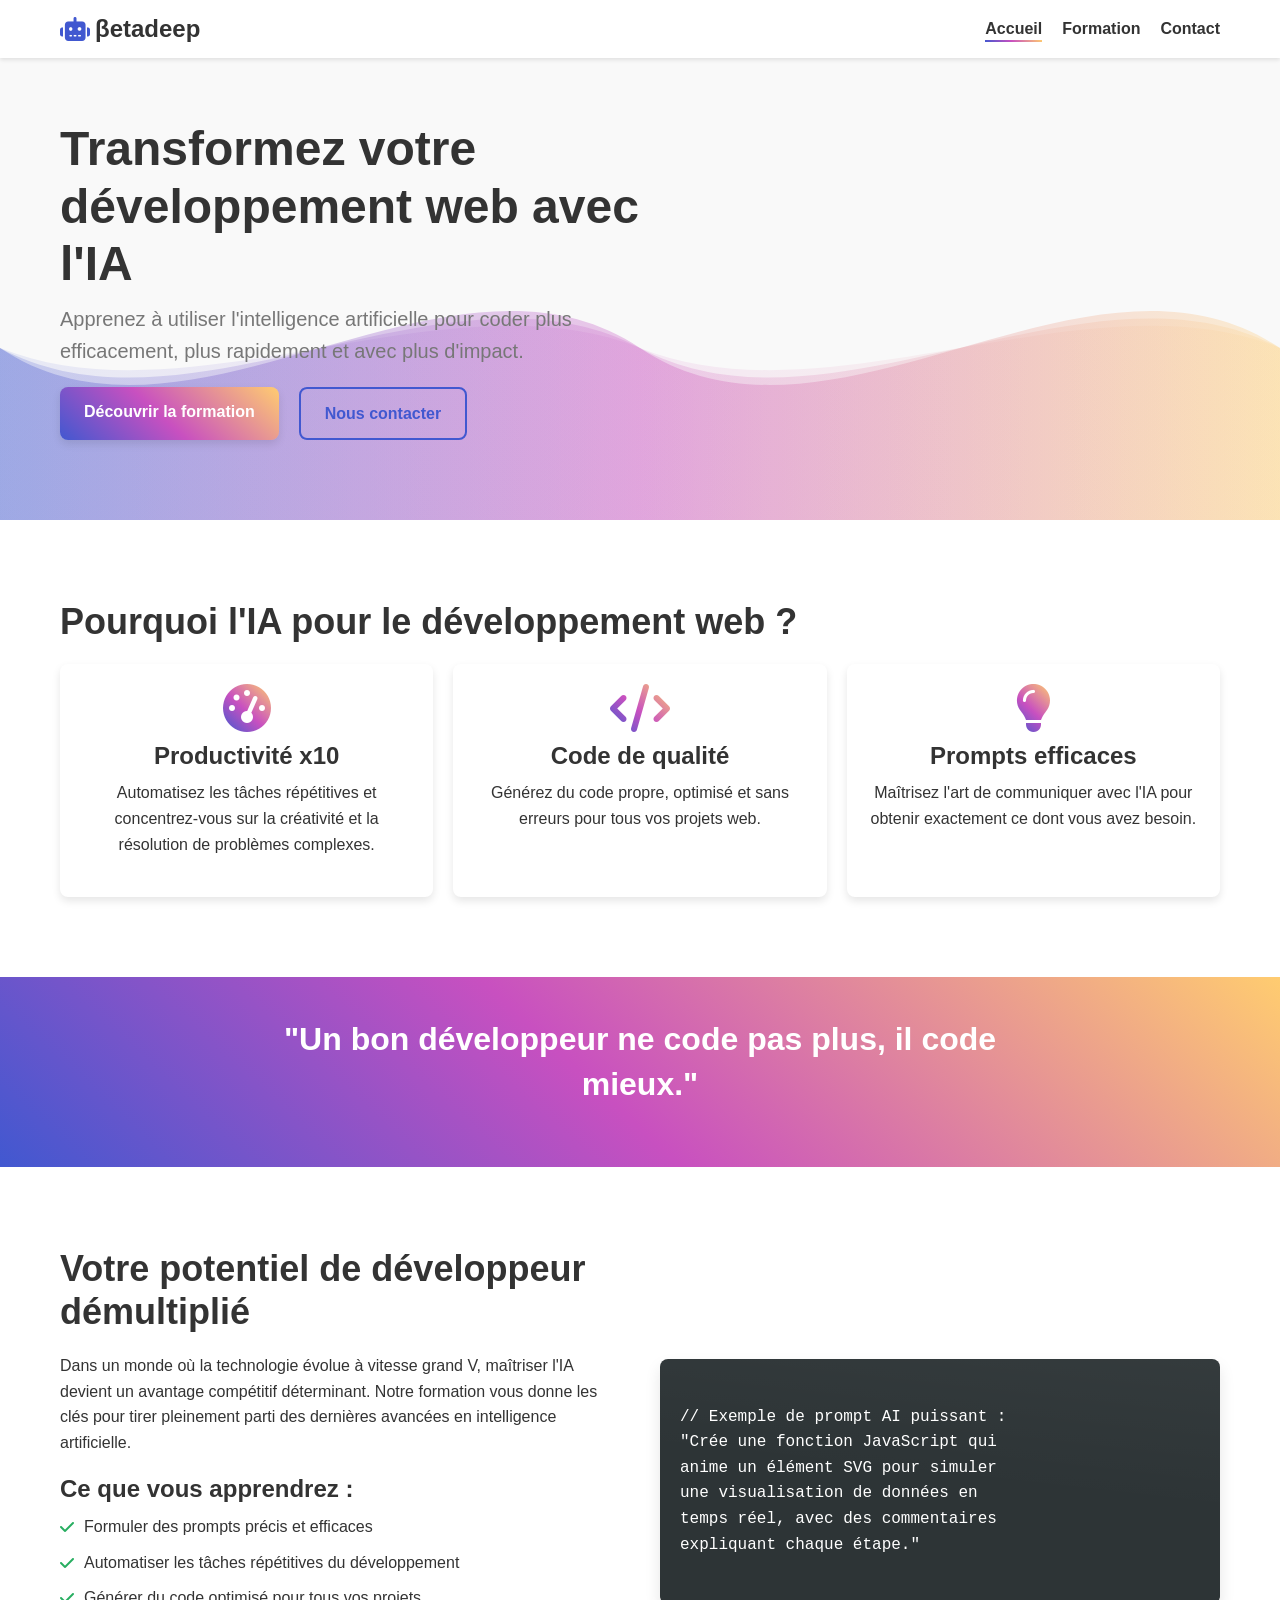
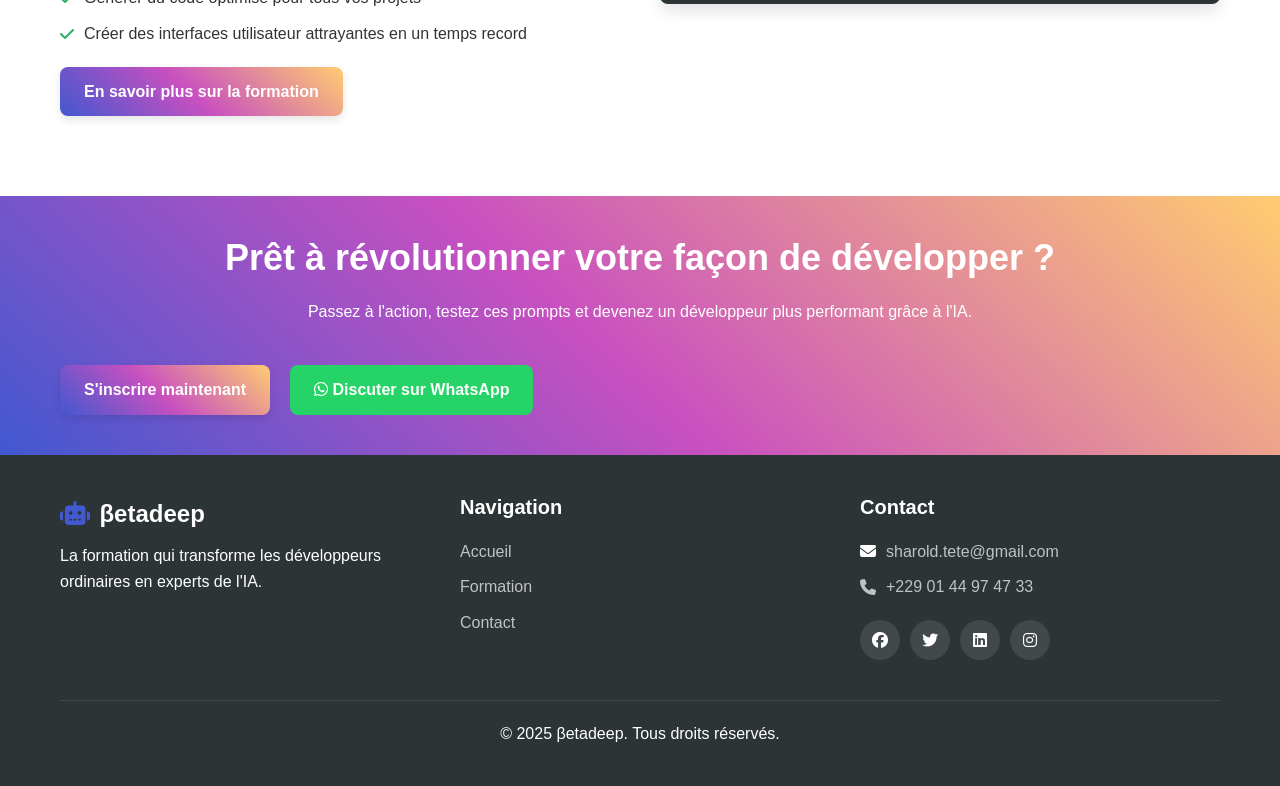
==== index.html @ 96880b49 "Add files via upload" ====
<html lang="fr">
<head>
    <meta charset="UTF-8">
    <meta name="viewport" content="width=device-width, initial-scale=1.0">
    <title>βetadeep - Formation Développeurs Web & IA</title>
    <link rel="stylesheet" href="style.css">
    <link rel="stylesheet" href="https://cdnjs.cloudflare.com/ajax/libs/font-awesome/6.4.0/css/all.min.css">
</head>
<body>
    <header>
        <div class="container">
            <div class="logo">
                <span class="ai-icon"><i class="fas fa-robot"></i></span>
                <span>βetadeep</span>
            </div>
            <nav>
                <ul>
                    <li><a href="index.html" class="active">Accueil</a></li>
                    <li><a href="formation.html">Formation</a></li>
                    <li><a href="contact.html">Contact</a></li>
                </ul>
                <div class="menu-toggle">
                    <i class="fas fa-bars"></i>
                </div>
            </nav>
        </div>
    </header>

    <section class="hero">
        <div class="container">
            <div class="hero-content">
                <h1>Transformez votre développement web avec l'IA</h1>
                <p class="subtitle">Apprenez à utiliser l'intelligence artificielle pour coder plus efficacement, plus rapidement et avec plus d'impact.</p>
                <div class="cta-buttons">
                    <a href="formation.html" class="btn primary-btn">Découvrir la formation</a>
                    <a href="contact.html" class="btn secondary-btn">Nous contacter</a>
                </div>
            </div>
        </div>
        <div class="hero-animation">
            <svg viewBox="0 0 1000 300" xmlns="http://www.w3.org/2000/svg">
                <defs>
                    <linearGradient id="gradient" x1="0%" y1="0%" x2="100%" y2="0%">
                        <stop offset="0%" stop-color="#4158D0" />
                        <stop offset="50%" stop-color="#C850C0" />
                        <stop offset="100%" stop-color="#FFCC70" />
                    </linearGradient>
                </defs>
                <path class="wave" d="M0,100 C150,200 350,0 500,100 C650,200 850,0 1000,100 L1000,300 L0,300 Z" fill="url(#gradient)" opacity="0.3"></path>
                <path class="wave" d="M0,100 C150,180 350,20 500,100 C650,180 850,20 1000,100 L1000,300 L0,300 Z" fill="url(#gradient)" opacity="0.2"></path>
                <path class="wave" d="M0,100 C150,160 350,40 500,100 C650,160 850,40 1000,100 L1000,300 L0,300 Z" fill="url(#gradient)" opacity="0.1"></path>
            </svg>
        </div>
    </section>

    <section class="benefits">
        <div class="container">
            <h2>Pourquoi l'IA pour le développement web ?</h2>
            <div class="benefits-grid">
                <div class="benefit-card">
                    <i class="fas fa-tachometer-alt"></i>
                    <h3>Productivité x10</h3>
                    <p>Automatisez les tâches répétitives et concentrez-vous sur la créativité et la résolution de problèmes complexes.</p>
                </div>
                <div class="benefit-card">
                    <i class="fas fa-code"></i>
                    <h3>Code de qualité</h3>
                    <p>Générez du code propre, optimisé et sans erreurs pour tous vos projets web.</p>
                </div>
                <div class="benefit-card">
                    <i class="fas fa-lightbulb"></i>
                    <h3>Prompts efficaces</h3>
                    <p>Maîtrisez l'art de communiquer avec l'IA pour obtenir exactement ce dont vous avez besoin.</p>
                </div>
            </div>
        </div>
    </section>

    <section class="quote">
        <div class="container">
            <blockquote>
                <p>"Un bon développeur ne code pas plus, il code mieux."</p>
            </blockquote>
        </div>
    </section>

    <section class="why-join">
        <div class="container">
            <div class="why-join-content">
                <h2>Votre potentiel de développeur démultiplié</h2>
                <p>Dans un monde où la technologie évolue à vitesse grand V, maîtriser l'IA devient un avantage compétitif déterminant. Notre formation vous donne les clés pour tirer pleinement parti des dernières avancées en intelligence artificielle.</p>
                <h3>Ce que vous apprendrez :</h3>
                <ul>
                    <li><i class="fas fa-check"></i> Formuler des prompts précis et efficaces</li>
                    <li><i class="fas fa-check"></i> Automatiser les tâches répétitives du développement</li>
                    <li><i class="fas fa-check"></i> Générer du code optimisé pour tous vos projets</li>
                    <li><i class="fas fa-check"></i> Créer des interfaces utilisateur attrayantes en un temps record</li>
                </ul>
                <a href="formation.html" class="btn primary-btn">En savoir plus sur la formation</a>
            </div>
            <div class="why-join-image">
                <div class="code-block">
                    <pre><code>
// Exemple de prompt AI puissant :
"Crée une fonction JavaScript qui 
anime un élément SVG pour simuler
une visualisation de données en 
temps réel, avec des commentaires
expliquant chaque étape."
                    </code></pre>
                </div>
            </div>
        </div>
    </section>

    <section class="cta-banner">
        <div class="container">
            <h2>Prêt à révolutionner votre façon de développer ?</h2>
            <p>Passez à l'action, testez ces prompts et devenez un développeur plus performant grâce à l'IA.</p>
            <div class="cta-buttons">
                <a href="contact.html" class="btn primary-btn">S'inscrire maintenant</a>
                <a href="https://wa.me/2290144974733" class="btn whatsapp-btn" target="_blank">
                    <i class="fab fa-whatsapp"></i> Discuter sur WhatsApp
                </a>
            </div>
            
        </div>
    </section>

    <footer>
        <div class="container">
            <div class="footer-content">
                <div class="footer-logo">
                    <span class="ai-icon"><i class="fas fa-robot"></i></span>
                    <span>βetadeep</span>
                    <p>La formation qui transforme les développeurs ordinaires en experts de l'IA.</p>
                </div>
                <div class="footer-links">
                    <h4>Navigation</h4>
                    <ul>
                        <li><a href="index.html">Accueil</a></li>
                        <li><a href="formation.html">Formation</a></li>
                        <li><a href="contact.html">Contact</a></li>
                    </ul>
                </div>
                <div class="footer-contact">
                    <h4>Contact</h4>
                    <p><i class="fas fa-envelope"></i> 
                        <a href="mailto:sharold.tete@gmail.com">sharold.tete@gmail.com</a>
                    </p>
                    <a href="tel:+2290144974733">
                        <p><i class="fas fa-phone"></i> +229 01 44 97 47 33</p>
                    </a>
                    <div class="social-icons">
                        <a href="#"><i class="fab fa-facebook"></i></a>
                        <a href="#"><i class="fab fa-twitter"></i></a>
                        <a href="#"><i class="fab fa-linkedin"></i></a>
                        <a href="#"><i class="fab fa-instagram"></i></a>
                    </div>
                </div>
                
            </div>
            <div class="footer-bottom">
                <p>&copy; 2025 βetadeep. Tous droits réservés.</p>
            </div>
        </div>
    </footer>

    <script data-cfasync="false" src="/cdn-cgi/scripts/5c5dd728/cloudflare-static/email-decode.min.js"></script><script src="script.js"></script>
</body>
</html>
---- style.css ----
/* Variables globales */
:root {
    /* Couleurs */
    --primary-color: #4158D0;
    --primary-light: #C850C0;
    --primary-gradient: linear-gradient(43deg, #4158D0 0%, #C850C0 46%, #FFCC70 100%);
    --secondary-color: #27ae60;
    --text-color: #333333;
    --text-light: #777777;
    --bg-color: #ffffff;
    --bg-light: #f9f9f9;
    --bg-dark: #2d3436;
    
    /* Espacement */
    --spacing-xs: 0.5rem;
    --spacing-sm: 1rem;
    --spacing-md: 2rem;
    --spacing-lg: 4rem;
    --spacing-xl: 8rem;
    
    /* Bordures */
    --border-radius-sm: 4px;
    --border-radius-md: 8px;
    --border-radius-lg: 16px;
    
    /* Ombres */
    --shadow-sm: 0 2px 4px rgba(0, 0, 0, 0.1);
    --shadow-md: 0 4px 8px rgba(0, 0, 0, 0.1);
    --shadow-lg: 0 8px 16px rgba(0, 0, 0, 0.1);
    
    /* Transitions */
    --transition-fast: 0.3s ease;
    --transition-normal: 0.5s ease;
    --transition-slow: 0.8s ease;
}

/* Reset et styles de base */
* {
    margin: 0;
    padding: 0;
    box-sizing: border-box;
}

html {
    font-size: 62.5%; /* 1rem = 10px */
    scroll-behavior: smooth;
}

body {
    font-family: 'Segoe UI', Tahoma, Geneva, Verdana, sans-serif;
    font-size: 1.6rem;
    line-height: 1.6;
    color: var(--text-color);
    background-color: var(--bg-color);
    overflow-x: hidden;
}

/* Container */
.container {
    width: 100%;
    max-width: 1200px;
    margin: 0 auto;
    padding: 0 var(--spacing-md);
}

/* Typographie */
h1, h2, h3, h4, h5, h6 {
    font-weight: 700;
    line-height: 1.2;
    margin-bottom: var(--spacing-sm);
    color: var(--text-color);
}

h1 {
    font-size: 4.8rem;
    margin-bottom: var(--spacing-md);
}

h2 {
    font-size: 3.6rem;
    margin-bottom: var(--spacing-md);
}

h3 {
    font-size: 2.4rem;
}

h4 {
    font-size: 2rem;
}

p {
    margin-bottom: var(--spacing-md);
}

a {
    color: var(--primary-color);
    text-decoration: none;
    transition: color var(--transition-fast);
}

a:hover {
    color: var(--primary-light);
}

/* Boutons */
.btn {
    display: inline-block;
    padding: 1.2rem 2.4rem;
    border-radius: var(--border-radius-md);
    font-weight: 600;
    text-align: center;
    cursor: pointer;
    transition: all var(--transition-fast);
    text-decoration: none;
    border: none;
    font-size: 1.6rem;
}

.primary-btn {
    background: var(--primary-gradient);
    color: white;
    box-shadow: var(--shadow-md);
}

.primary-btn:hover {
    box-shadow: var(--shadow-lg);
    transform: translateY(-3px);
    color: white;
}

.secondary-btn {
    background-color: transparent;
    border: 2px solid var(--primary-color);
    color: var(--primary-color);
}

.secondary-btn:hover {
    background-color: var(--primary-color);
    color: white;
}

.whatsapp-btn {
    background-color: #25D366;
    color: white;
}

.whatsapp-btn:hover {
    background-color: #128C7E;
    color: white;
}

.cta-buttons {
    display: flex;
    gap: var(--spacing-md);
    flex-wrap: wrap;
    margin-top: var(--spacing-md);
}

/* Header */
header {
    position: fixed;
    top: 0;
    left: 0;
    width: 100%;
    z-index: 1000;
    background-color: rgba(255, 255, 255, 0.9);
    backdrop-filter: blur(10px);
    box-shadow: var(--shadow-sm);
    transition: all var(--transition-normal);
}

header .container {
    display: flex;
    justify-content: space-between;
    align-items: center;
    padding: var(--spacing-sm) var(--spacing-md);
}

.logo {
    display: flex;
    align-items: center;
    font-size: 2.4rem;
    font-weight: 700;
    color: var(--text-color);
}

.ai-icon {
    margin-right: var(--spacing-xs);
    color: var(--primary-color);
}

nav ul {
    display: flex;
    list-style: none;
}

nav ul li {
    margin-left: var(--spacing-md);
}

nav ul li a {
    color: var(--text-color);
    font-weight: 600;
    position: relative;
    padding: var(--spacing-xs) 0;
}

nav ul li a:after {
    content: '';
    position: absolute;
    bottom: 0;
    left: 0;
    width: 0;
    height: 2px;
    background: var(--primary-gradient);
    transition: width var(--transition-fast);
}

nav ul li a:hover:after,
nav ul li a.active:after {
    width: 100%;
}

.menu-toggle {
    display: none;
    font-size: 2.4rem;
    cursor: pointer;
}

/* Hero Section */
.hero {
    position: relative;
    padding: calc(var(--spacing-xl) * 1.5) 0 var(--spacing-xl);
    overflow: hidden;
    background-color: var(--bg-light);
}

.hero-content {
    max-width: 600px;
    position: relative;
    z-index: 1;
}

.hero h1 {
    margin-bottom: var(--spacing-sm);
}

.subtitle {
    font-size: 2rem;
    color: var(--text-light);
    margin-bottom: var(--spacing-md);
}

.hero-animation {
    position: absolute;
    bottom: 0;
    left: 0;
    width: 100%;
    height: 300px;
    z-index: 0;
}

.wave {
    animation: wave 10s linear infinite;
}

@keyframes wave {
    0% {
        transform: translateX(0);
    }
    50% {
        transform: translateX(-5%);
    }
    100% {
        transform: translateX(0);
    }
}

/* Sections générales */
section {
    padding: var(--spacing-xl) 0;
}

section:nth-child(even) {
    background-color: var(--bg-light);
}

.section-intro {
    text-align: center;
    max-width: 800px;
    margin: 0 auto var(--spacing-lg);
}

/* Benefits Section */
.benefits-grid {
    display: grid;
    grid-template-columns: repeat(auto-fit, minmax(300px, 1fr));
    gap: var(--spacing-md);
}

.benefit-card {
    background-color: white;
    padding: var(--spacing-md);
    border-radius: var(--border-radius-md);
    box-shadow: var(--shadow-md);
    transition: transform var(--transition-fast);
    text-align: center;
}

.benefit-card:hover {
    transform: translateY(-5px);
    box-shadow: var(--shadow-lg);
}

.benefit-card i {
    font-size: 4.8rem;
    margin-bottom: var(--spacing-sm);
    background: var(--primary-gradient);
    -webkit-background-clip: text;
    -webkit-text-fill-color: transparent;
}

/* Quote Section */
.quote {
    background: var(--primary-gradient);
    color: white;
    text-align: center;
    padding: var(--spacing-lg) 0;
}

.quote blockquote {
    font-size: 3.2rem;
    font-weight: 700;
    line-height: 1.4;
    max-width: 800px;
    margin: 0 auto;
}

/* Why Join Section */
.why-join .container {
    display: grid;
    grid-template-columns: 1fr 1fr;
    gap: var(--spacing-lg);
    align-items: center;
}

.why-join-content h2 {
    margin-bottom: var(--spacing-md);
}

.why-join-content ul {
    list-style: none;
    margin-bottom: var(--spacing-md);
}

.why-join-content ul li {
    margin-bottom: var(--spacing-sm);
    display: flex;
    align-items: center;
}

.why-join-content ul li i {
    margin-right: var(--spacing-sm);
    color: var(--secondary-color);
}

.code-block {
    background-color: var(--bg-dark);
    border-radius: var(--border-radius-md);
    padding: var(--spacing-md);
    color: white;
    font-family: monospace;
    box-shadow: var(--shadow-lg);
    position: relative;
    overflow: hidden;
}

.code-block:before {
    content: '';
    position: absolute;
    top: -50%;
    left: -50%;
    width: 200%;
    height: 200%;
    background: linear-gradient(
        to bottom right,
        rgba(255, 255, 255, 0.1) 0%,
        rgba(255, 255, 255, 0.05) 25%,
        transparent 50%
    );
    transform: rotate(30deg);
    pointer-events: none;
}

.code-block pre {
    overflow-x: auto;
}

.code-block code {
    display: block;
    line-height: 1.6;
    white-space: pre-wrap;
}

/* CTA Banner */
.cta-banner {
    background: var(--primary-gradient);
    color: white;
    text-align: center;
    padding: var(--spacing-lg) 0;
}

.cta-banner h2,
.cta-banner p {
    color: white;
}

.cta-banner .btn {
    margin-top: var(--spacing-md);
}

.pulse-btn {
    animation: pulse 2s infinite;
}

@keyframes pulse {
    0% {
        box-shadow: 0 0 0 0 rgba(255, 255, 255, 0.7);
    }
    70% {
        box-shadow: 0 0 0 15px rgba(255, 255, 255, 0);
    }
    100% {
        box-shadow: 0 0 0 0 rgba(255, 255, 255, 0);
    }
}

/* Footer */
footer {
    background-color: var(--bg-dark);
    color: white;
    padding: var(--spacing-lg) 0 var(--spacing-md);
}

.footer-content {
    display: grid;
    grid-template-columns: repeat(auto-fit, minmax(250px, 1fr));
    gap: var(--spacing-lg);
    margin-bottom: var(--spacing-lg);
}

.footer-logo span {
    font-size: 2.4rem;
    font-weight: 700;
    margin-bottom: var(--spacing-sm);
    display: inline-block;
}

.footer-links h4,
.footer-contact h4 {
    color: white;
    margin-bottom: var(--spacing-md);
}

.footer-links ul {
    list-style: none;
}

.footer-links ul li {
    margin-bottom: var(--spacing-sm);
}

.footer-links ul li a,
.footer-contact a {
    color: rgba(255, 255, 255, 0.7);
    transition: color var(--transition-fast);
}

.footer-links ul li a:hover,
.footer-contact a:hover {
    color: white;
}

.footer-contact p {
    margin-bottom: var(--spacing-sm);
    display: flex;
    align-items: center;
}

.footer-contact p i {
    margin-right: var(--spacing-sm);
}

.social-icons {
    display: flex;
    gap: var(--spacing-sm);
    margin-top: var(--spacing-md);
}

.social-icons a {
    display: flex;
    align-items: center;
    justify-content: center;
    width: 40px;
    height: 40px;
    border-radius: 50%;
    background-color: rgba(255, 255, 255, 0.1);
    color: white;
    transition: all var(--transition-fast);
}

.social-icons a:hover {
    background-color: var(--primary-color);
    transform: translateY(-3px);
}

.footer-bottom {
    text-align: center;
    padding-top: var(--spacing-md);
    border-top: 1px solid rgba(255, 255, 255, 0.1);
}

/* Page Header */
.page-header {
    background: var(--primary-gradient);
    color: white;
    text-align: center;
    padding: calc(var(--spacing-xl) * 1.5) 0 var(--spacing-lg);
    margin-bottom: var(--spacing-md);
}

.page-header h1,
.page-header p {
    color: white;
}

/* Formation Page Styles */
.formation-overview .container {
    display: grid;
    grid-template-columns: 1fr 1fr;
    gap: var(--spacing-lg);
    align-items: center;
}

.overview-stats {
    display: flex;
    justify-content: space-between;
    margin-top: var(--spacing-lg);
}

.stat {
    text-align: center;
}

.stat-number {
    font-size: 4.8rem;
    font-weight: 700;
    background: var(--primary-gradient);
    -webkit-background-clip: text;
    -webkit-text-fill-color: transparent;
    line-height: 1;
}

.stat-text {
    font-size: 1.6rem;
    color: var(--text-light);
}

.code-window {
    background-color: var(--bg-dark);
    border-radius: var(--border-radius-md);
    overflow: hidden;
    box-shadow: var(--shadow-lg);
}

.code-header {
    background-color: #2c3e50;
    padding: var(--spacing-sm);
    display: flex;
    align-items: center;
}

.dot {
    width: 12px;
    height: 12px;
    border-radius: 50%;
    margin-right: 6px;
}

.red { background-color: #e74c3c; }
.yellow { background-color: #f1c40f; }
.green { background-color: #2ecc71; }

.code-title {
    margin-left: var(--spacing-sm);
    color: rgba(255, 255, 255, 0.7);
    font-family: monospace;
}

.code-content {
    padding: var(--spacing-md);
}

.code-content pre {
    margin: 0;
}

.code-content code {
    color: white;
    font-family: monospace;
    line-height: 1.6;
}

/* Modules Section */
.modules-grid {
    display: grid;
    grid-template-columns: repeat(auto-fit, minmax(300px, 1fr));
    gap: var(--spacing-md);
}

.module-card {
    background-color: white;
    border-radius: var(--border-radius-md);
    padding: var(--spacing-md);
    box-shadow: var(--shadow-md);
    position: relative;
    transition: transform var(--transition-fast);
    overflow: hidden;
}

.module-card:hover {
    transform: translateY(-5px);
    box-shadow: var(--shadow-lg);
}

.module-number {
    position: absolute;
    top: -15px;
    right: -15px;
    font-size: 8rem;
    font-weight: 900;
    color: rgba(0, 0, 0, 0.05);
    z-index: 0;
}

.module-card h3 {
    position: relative;
    z-index: 1;
}

.module-card p {
    position: relative;
    z-index: 1;
    margin-bottom: 0;
}

.see-more {
    text-align: center;
    margin-top: var(--spacing-md);
}

/* Prompts Tabs */
.prompts-tabs {
    margin-top: var(--spacing-lg);
}

.tabs-header {
    display: flex;
    border-bottom: 1px solid #ddd;
    margin-bottom: var(--spacing-md);
    overflow-x: auto;
    scrollbar-width: none;
}

.tabs-header::-webkit-scrollbar {
    display: none;
}

.tab-btn {
    padding: var(--spacing-sm) var(--spacing-md);
    background: none;
    border: none;
    font-size: 1.6rem;
    font-weight: 600;
    color: var(--text-light);
    cursor: pointer;
    position: relative;
    white-space: nowrap;
}

.tab-btn:after {
    content: '';
    position: absolute;
    bottom: -1px;
    left: 0;
    width: 0;
    height: 3px;
    background: var(--primary-gradient);
    transition: width var(--transition-fast);
}

.tab-btn.active {
    color: var(--primary-color);
}

.tab-btn.active:after {
    width: 100%;
}

.tab-pane {
    display: none;
}

.tab-pane.active {
    display: block;
}

.prompts-list {
    display: grid;
    grid-template-columns: repeat(auto-fit, minmax(300px, 1fr));
    gap: var(--spacing-md);
}

.prompt-item {
    background-color: white;
    border-radius: var(--border-radius-md);
    padding: var(--spacing-md);
    box-shadow: var(--shadow-md);
    transition: transform var(--transition-fast);
    display: flex;
    align-items: flex-start;
}

.prompt-item:hover {
    transform: translateY(-3px);
    box-shadow: var(--shadow-lg);
}

.prompt-number {
    font-size: 2.4rem;
    font-weight: 700;
    margin-right: var(--spacing-sm);
    color: var(--primary-color);
}

.prompt-item p {
    margin-bottom: 0;
}

.prompts-cta {
    text-align: center;
    margin-top: var(--spacing-lg);
}

/* Testimonials */
.testimonials {
    text-align: center;
}

.testimonials-slider {
    position: relative;
    max-width: 800px;
    margin: 0 auto;
    overflow: hidden;
}

.testimonial-card {
    position: absolute;
    top: 0;
    left: 0;
    width: 100%;
    opacity: 0;
    visibility: hidden;
    transition: all var(--transition-normal);
    padding: var(--spacing-md);
}

.testimonial-card.active {
    opacity: 1;
    visibility: visible;
    position: relative;
}

.testimonial-content {
    background-color: white;
    border-radius: var(--border-radius-lg);
    padding: var(--spacing-lg);
    box-shadow: var(--shadow-lg);
}

.testimonial-quote {
    position: relative;
    margin-bottom: var(--spacing-md);
}

.testimonial-quote i {
    color: var(--primary-light);
    opacity: 0.3;
    font-size: 2.4rem;
}

.testimonial-quote i.fa-quote-left {
    position: absolute;
    left: -20px;
    top: -10px;
}

.testimonial-quote i.fa-quote-right {
    position: absolute;
    right: -20px;
    bottom: -10px;
}

.testimonial-author {
    display: flex;
    align-items: center;
    justify-content: center;
    margin-top: var(--spacing-md);
}

.author-avatar {
    width: 60px;
    height: 60px;
    margin-right: var(--spacing-sm);
    border-radius: 50%;
    overflow: hidden;
}

.author-avatar svg {
    width: 100%;
    height: 100%;
}

.author-info h4 {
    margin-bottom: 0;
}

.author-info p {
    margin-bottom: 0;
    color: var(--text-light);
}

.testimonial-dots {
    display: flex;
    justify-content: center;
    margin-top: var(--spacing-md);
}

.dot {
    width: 12px;
    height: 12px;
    border-radius: 50%;
    background-color: var(--text-light);
    margin: 0 4px;
    cursor: pointer;
    transition: all var(--transition-fast);
}

.dot.active {
    background-color: var(--primary-color);
    transform: scale(1.3);
}

/* Contact Page Styles */
.contact-grid {
    display: grid;
    grid-template-columns: 3fr 2fr;
    gap: var(--spacing-lg);
}

.contact-form-container {
    background-color: white;
    border-radius: var(--border-radius-md);
    padding: var(--spacing-lg);
    box-shadow: var(--shadow-md);
}

.contact-form {
    margin-top: var(--spacing-md);
}

.form-group {
    margin-bottom: var(--spacing-md);
}

.form-group label {
    display: block;
    margin-bottom: var(--spacing-xs);
    font-weight: 600;
}

.form-group input,
.form-group select,
.form-group textarea {
    width: 100%;
    padding: 1.2rem;
    border: 1px solid #ddd;
    border-radius: var(--border-radius-sm);
    font-size: 1.6rem;
    transition: border-color var(--transition-fast);
}

.form-group input:focus,
.form-group select:focus,
.form-group textarea:focus {
    border-color: var(--primary-color);
    outline: none;
}

.form-success {
    text-align: center;
    padding: var(--spacing-lg);
}

.form-success i {
    font-size: 5rem;
    color: var(--secondary-color);
    margin-bottom: var(--spacing-md);
}

.hidden {
    display: none;
}

.contact-info {
    display: grid;
    grid-template-columns: 1fr;
    gap: var(--spacing-md);
}

.contact-card {
    background-color: white;
    border-radius: var(--border-radius-md);
    padding: var(--spacing-md);
    box-shadow: var(--shadow-md);
    text-align: center;
}

.contact-icon {
    width: 60px;
    height: 60px;
    background: var(--primary-gradient);
    border-radius: 50%;
    display: flex;
    align-items: center;
    justify-content: center;
    margin: 0 auto var(--spacing-sm);
}

.contact-icon i {
    font-size: 2.4rem;
    color: white;
}

.contact-card h3 {
    margin-bottom: var(--spacing-xs);
}

.contact-card p {
    color: var(--text-light);
    margin-bottom: var(--spacing-sm);
}

.contact-card a {
    font-weight: 600;
    display: inline-block;
}

.whatsapp-contact {
    background-color: #25D366;
    color: white;
}

.whatsapp-contact h3,
.whatsapp-contact p {
    color: white;
}

.whatsapp-button {
    display: inline-block;
    background-color: white;
    color: #25D366;
    padding: var(--spacing-sm) var(--spacing-md);
    border-radius: var(--border-radius-md);
    font-weight: 600;
    transition: all var(--transition-fast);
}

.whatsapp-button:hover {
    background-color: rgba(255, 255, 255, 0.9);
    transform: translateY(-3px);
    box-shadow: var(--shadow-md);
    color: #25D366;
}

.newsletter-signup {
    background: var(--primary-gradient);
    border-radius: var(--border-radius-md);
    padding: var(--spacing-md);
    color: white;
    text-align: center;
}

.newsletter-signup h3,
.newsletter-signup p {
    color: white;
}

.newsletter-form {
    display: flex;
    margin-top: var(--spacing-md);
}

.newsletter-form input {
    flex: 1;
    padding: 1.2rem;
    border: none;
    border-radius: var(--border-radius-sm) 0 0 var(--border-radius-sm);
    font-size: 1.6rem;
}

.newsletter-form button {
    background-color: white;
    color: var(--primary-color);
    border-radius: 0 var(--border-radius-sm) var(--border-radius-sm) 0;
    border: none;
    padding: 0 1.5rem;
    cursor: pointer;
    transition: all var(--transition-fast);
}

.newsletter-form button:hover {
    background-color: var(--bg-dark);
    color: white;
}

/* FAQ Section */
.faq {
    max-width: 800px;
    margin: 0 auto;
}

.faq-item {
    margin-bottom: var(--spacing-md);
    border-bottom: 1px solid #ddd;
}

.faq-question {
    display: flex;
    justify-content: space-between;
    align-items: center;
    padding: var(--spacing-md) 0;
    cursor: pointer;
}

.faq-question h3 {
    margin-bottom: 0;
    font-size: 2rem;
}

.faq-toggle {
    color: var(--primary-color);
    transition: transform var(--transition-fast);
}

.faq-item.active .faq-toggle {
    transform: rotate(45deg);
}

.faq-answer {
    max-height: 0;
    overflow: hidden;
    transition: max-height var(--transition-normal);
}

.faq-item.active .faq-answer {
    max-height: 500px;
    padding-bottom: var(--spacing-md);
}

/* Media Queries */
@media (max-width: 992px) {
    html {
        font-size: 55%;
    }
    
    .hero, .formation-overview, .why-join {
        text-align: center;
    }
    
    .hero .container, .formation-overview .container, .why-join .container {
        grid-template-columns: 1fr;
    }
    
    .overview-stats, .why-join-content ul {
        justify-content: center;
    }
    
    .code-block, .code-window {
        max-width: 500px;
        margin: var(--spacing-md) auto 0;
    }
    
    .contact-grid {
        grid-template-columns: 1fr;
    }
}

@media (max-width: 768px) {
    nav ul {
        display: none;
        position: absolute;
        top: 100%;
        left: 0;
        width: 100%;
        background-color: var(--bg-color);
        box-shadow: var(--shadow-md);
        padding: var(--spacing-md) 0;
    }
    
    nav.active ul {
        display: block;
    }
    
    nav ul li {
        margin: 0;
    }
    
    nav ul li a {
        display: block;
        padding: var(--spacing-sm) var(--spacing-md);
    }
    
    .menu-toggle {
        display: block;
    }
    
    .cta-buttons {
        flex-direction: column;
        align-items: center;
    }
    
    .btn {
        width: 100%;
        max-width: 300px;
        margin-bottom: var(--spacing-sm);
    }
    
    .modules-grid, .prompts-list {
        grid-template-columns: 1fr;
    }
    
    .tabs-header {
        justify-content: flex-start;
    }
}

@media (max-width: 576px) {
    html {
        font-size: 50%;
    }
    
    .logo span:not(.ai-icon) {
        display: none;
    }
    
    .testimonial-content {
        padding: var(--spacing-md);
    }
    
    .author-avatar {
        width: 40px;
        height: 40px;
    }
    
    .newsletter-form {
        flex-direction: column;
    }
    
    .newsletter-form input, .newsletter-form button {
        width: 100%;
        border-radius: var(--border-radius-sm);
        margin-bottom: var(--spacing-sm);
    }
}
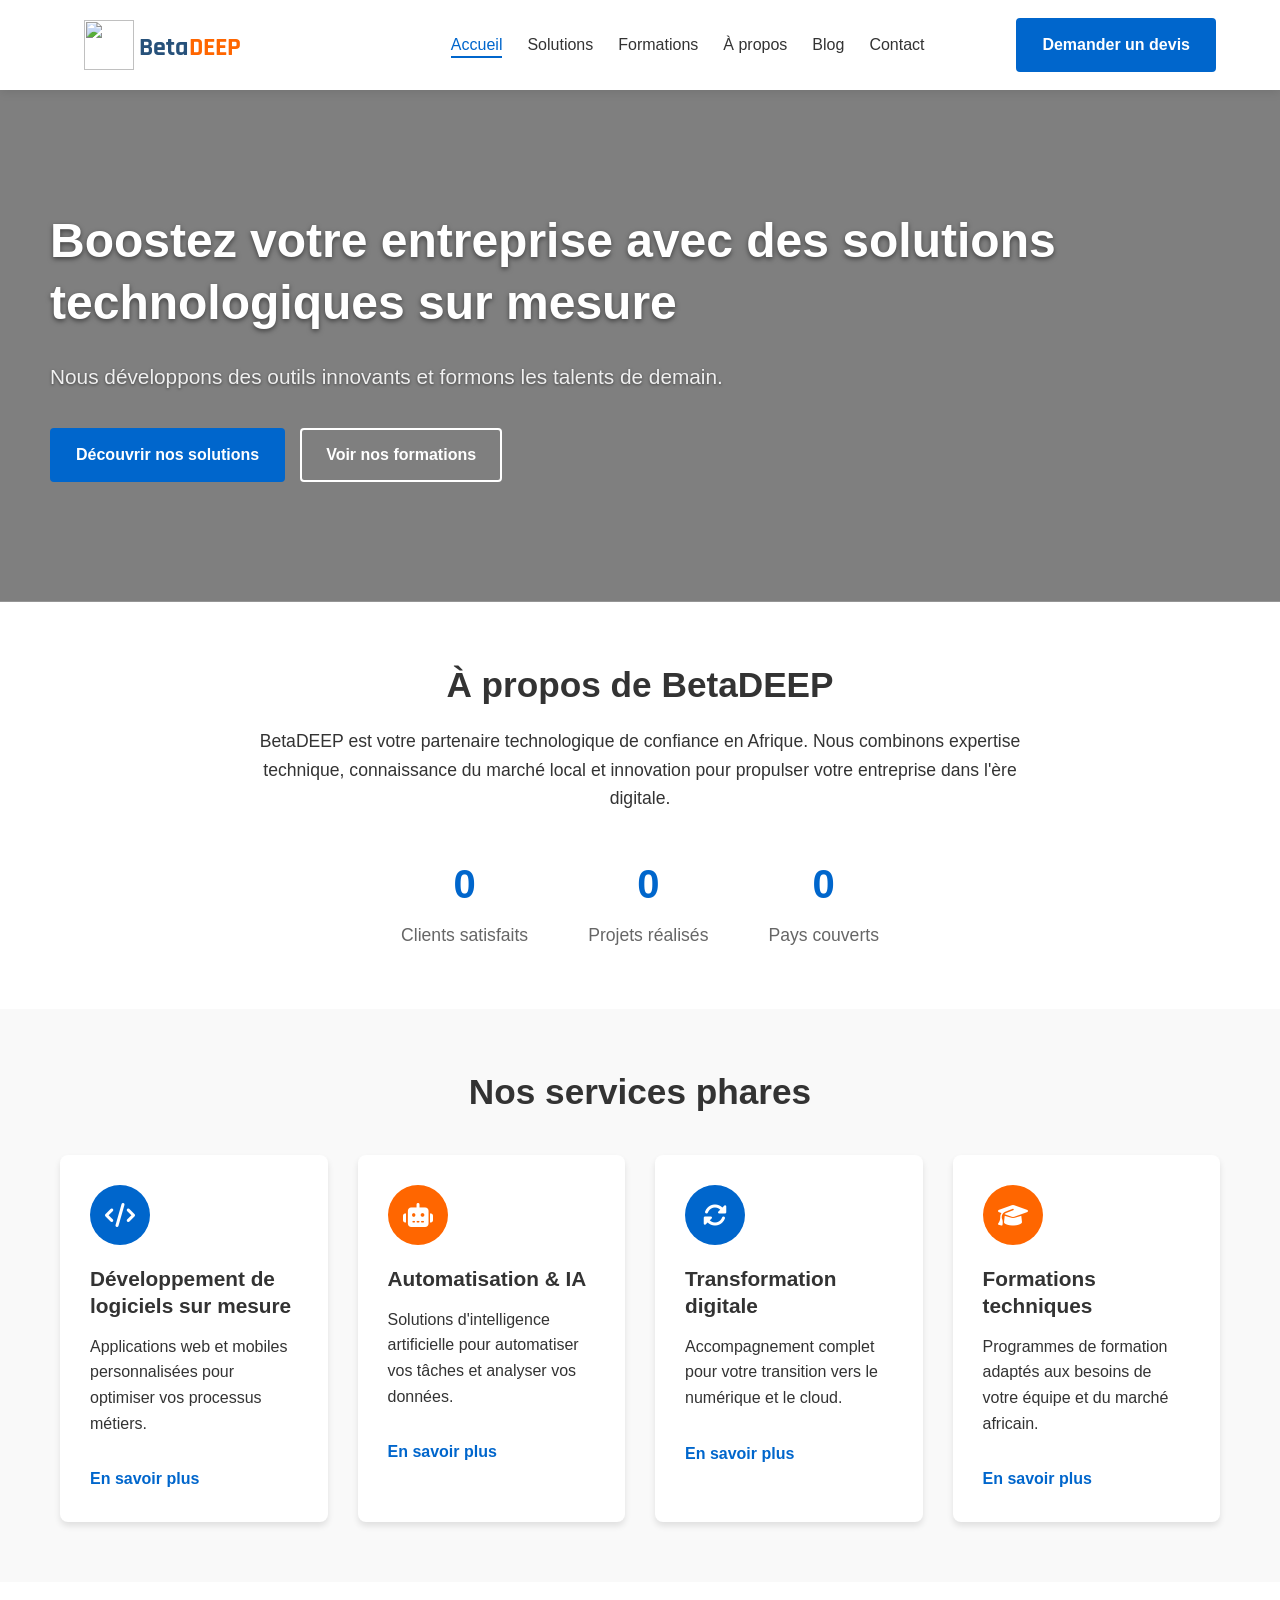
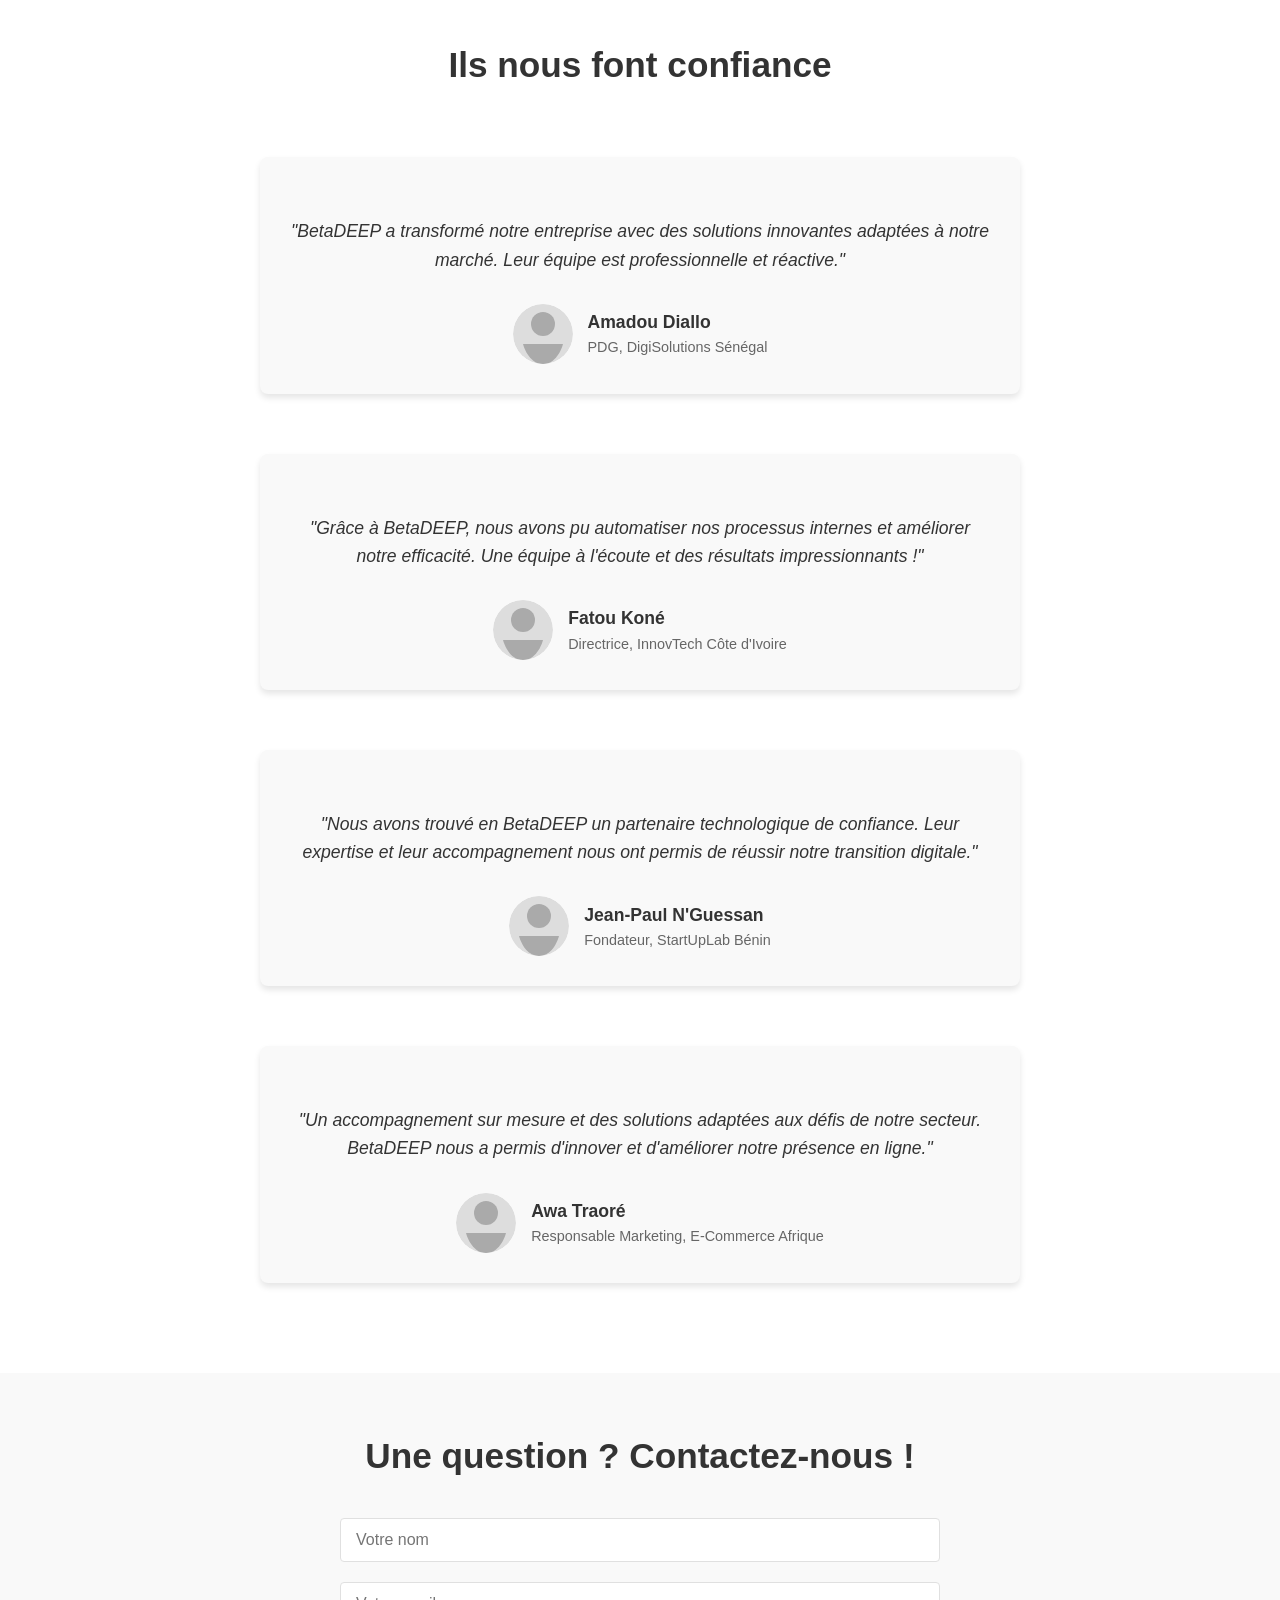
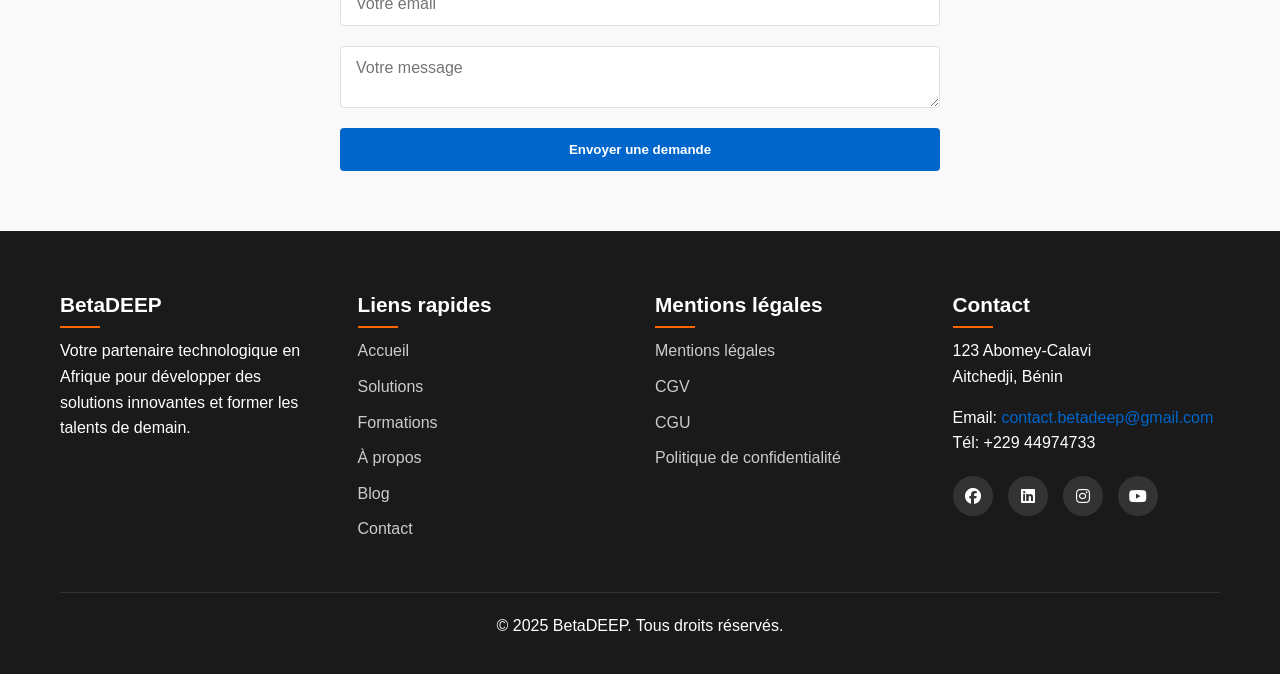
==== commit e0fb3ee1: "Add files via upload" ====
--- a/index.html
+++ b/index.html
@@ -2,170 +2,277 @@
 <head>
     <meta charset="UTF-8">
     <meta name="viewport" content="width=device-width, initial-scale=1.0">
-    <title>βetadeep - Formation Développeurs Web & IA</title>
-    <link rel="stylesheet" href="style.css">
+    <title>BetaDEEP - Solutions technologiques sur mesure</title>
+    <meta name="theme-color" content="#d35400">
+    <link rel="stylesheet" href="styles.css">
     <link rel="stylesheet" href="https://cdnjs.cloudflare.com/ajax/libs/font-awesome/6.4.0/css/all.min.css">
+    <link rel="stylesheet" href="https://cdnjs.cloudflare.com/ajax/libs/aos/2.3.4/aos.css">
 </head>
 <body>
     <header>
-        <div class="container">
-            <div class="logo">
-                <span class="ai-icon"><i class="fas fa-robot"></i></span>
-                <span>βetadeep</span>
-            </div>
-            <nav>
-                <ul>
-                    <li><a href="index.html" class="active">Accueil</a></li>
-                    <li><a href="formation.html">Formation</a></li>
-                    <li><a href="contact.html">Contact</a></li>
-                </ul>
-                <div class="menu-toggle">
-                    <i class="fas fa-bars"></i>
-                </div>
-            </nav>
+        <div class="logo">
+            <a href="index.html">
+                <img src="./BetaDeep_logo.png" style="margin-left: 20px;" width="50" height="20" /> 
+                <svg width="200" height="60" viewBox="0 0 200 60">
+                    <style>
+                        @import url('https://fonts.googleapis.com/css2?family=Rajdhani:wght@700&display=swap');
+                        .techup { font-family: 'Rajdhani', sans-serif; font-weight: 700; font-size: 26px; fill: #27517a; }
+                        .africa { font-family: 'Rajdhani', sans-serif; font-weight: 700; font-size: 26px; fill: #ff6600; }
+                    </style>
+                    <text x="5" y="40" class="techup">Beta</text>
+                    <text x="55" y="40" class="africa">DEEP</text> <!-- Réduction de l'espace -->
+                </svg>
+            </a> 
+        </div>
+        <nav>
+            <ul>
+                <li><a href="index.html" class="active">Accueil</a></li>
+                <li><a href="solutions.html">Solutions</a></li>
+                <li><a href="formations.html">Formations</a></li>
+                <li><a href="about.html">À propos</a></li>
+                <li><a href="blog.html">Blog</a></li>
+                <li><a href="contact.html">Contact</a></li>
+            </ul>
+        </nav>
+        <div class="cta-button">
+            <a href="contact.html" class="btn-primary">Demander un devis</a>
+        </div>
+        <div class="hamburger">
+            <span></span>
+            <span></span>
+            <span></span>
         </div>
     </header>
 
     <section class="hero">
-        <div class="container">
-            <div class="hero-content">
-                <h1>Transformez votre développement web avec l'IA</h1>
-                <p class="subtitle">Apprenez à utiliser l'intelligence artificielle pour coder plus efficacement, plus rapidement et avec plus d'impact.</p>
-                <div class="cta-buttons">
-                    <a href="formation.html" class="btn primary-btn">Découvrir la formation</a>
-                    <a href="contact.html" class="btn secondary-btn">Nous contacter</a>
-                </div>
-            </div>
-        </div>
-        <div class="hero-animation">
-            <svg viewBox="0 0 1000 300" xmlns="http://www.w3.org/2000/svg">
-                <defs>
-                    <linearGradient id="gradient" x1="0%" y1="0%" x2="100%" y2="0%">
-                        <stop offset="0%" stop-color="#4158D0" />
-                        <stop offset="50%" stop-color="#C850C0" />
-                        <stop offset="100%" stop-color="#FFCC70" />
-                    </linearGradient>
-                </defs>
-                <path class="wave" d="M0,100 C150,200 350,0 500,100 C650,200 850,0 1000,100 L1000,300 L0,300 Z" fill="url(#gradient)" opacity="0.3"></path>
-                <path class="wave" d="M0,100 C150,180 350,20 500,100 C650,180 850,20 1000,100 L1000,300 L0,300 Z" fill="url(#gradient)" opacity="0.2"></path>
-                <path class="wave" d="M0,100 C150,160 350,40 500,100 C650,160 850,40 1000,100 L1000,300 L0,300 Z" fill="url(#gradient)" opacity="0.1"></path>
-            </svg>
-        </div>
-    </section>
-
-    <section class="benefits">
-        <div class="container">
-            <h2>Pourquoi l'IA pour le développement web ?</h2>
-            <div class="benefits-grid">
-                <div class="benefit-card">
-                    <i class="fas fa-tachometer-alt"></i>
-                    <h3>Productivité x10</h3>
-                    <p>Automatisez les tâches répétitives et concentrez-vous sur la créativité et la résolution de problèmes complexes.</p>
-                </div>
-                <div class="benefit-card">
-                    <i class="fas fa-code"></i>
-                    <h3>Code de qualité</h3>
-                    <p>Générez du code propre, optimisé et sans erreurs pour tous vos projets web.</p>
-                </div>
-                <div class="benefit-card">
-                    <i class="fas fa-lightbulb"></i>
-                    <h3>Prompts efficaces</h3>
-                    <p>Maîtrisez l'art de communiquer avec l'IA pour obtenir exactement ce dont vous avez besoin.</p>
-                </div>
-            </div>
-        </div>
-    </section>
-
-    <section class="quote">
-        <div class="container">
-            <blockquote>
-                <p>"Un bon développeur ne code pas plus, il code mieux."</p>
-            </blockquote>
-        </div>
-    </section>
-
-    <section class="why-join">
-        <div class="container">
-            <div class="why-join-content">
-                <h2>Votre potentiel de développeur démultiplié</h2>
-                <p>Dans un monde où la technologie évolue à vitesse grand V, maîtriser l'IA devient un avantage compétitif déterminant. Notre formation vous donne les clés pour tirer pleinement parti des dernières avancées en intelligence artificielle.</p>
-                <h3>Ce que vous apprendrez :</h3>
-                <ul>
-                    <li><i class="fas fa-check"></i> Formuler des prompts précis et efficaces</li>
-                    <li><i class="fas fa-check"></i> Automatiser les tâches répétitives du développement</li>
-                    <li><i class="fas fa-check"></i> Générer du code optimisé pour tous vos projets</li>
-                    <li><i class="fas fa-check"></i> Créer des interfaces utilisateur attrayantes en un temps record</li>
-                </ul>
-                <a href="formation.html" class="btn primary-btn">En savoir plus sur la formation</a>
-            </div>
-            <div class="why-join-image">
-                <div class="code-block">
-                    <pre><code>
-// Exemple de prompt AI puissant :
-"Crée une fonction JavaScript qui 
-anime un élément SVG pour simuler
-une visualisation de données en 
-temps réel, avec des commentaires
-expliquant chaque étape."
-                    </code></pre>
-                </div>
-            </div>
-        </div>
-    </section>
-
-    <section class="cta-banner">
-        <div class="container">
-            <h2>Prêt à révolutionner votre façon de développer ?</h2>
-            <p>Passez à l'action, testez ces prompts et devenez un développeur plus performant grâce à l'IA.</p>
-            <div class="cta-buttons">
-                <a href="contact.html" class="btn primary-btn">S'inscrire maintenant</a>
-                <a href="https://wa.me/2290144974733" class="btn whatsapp-btn" target="_blank">
-                    <i class="fab fa-whatsapp"></i> Discuter sur WhatsApp
-                </a>
-            </div>
+        <div class="hero-content">
+            <h1>Boostez votre entreprise avec des solutions technologiques sur mesure</h1>
+            <p>Nous développons des outils innovants et formons les talents de demain.</p>
+            <div class="hero-buttons">
+                <a href="solutions.html" class="btn-primary">Découvrir nos solutions</a>
+                <a href="formations.html" class="btn-secondary">Voir nos formations</a>
+            </div>
+        </div>
+        <div class="hero-image">
             
         </div>
     </section>
 
+    <section class="intro">
+        <div class="container">
+            <h2>À propos de BetaDEEP</h2>
+            <p>BetaDEEP est votre partenaire technologique de confiance en Afrique. Nous combinons expertise technique, connaissance du marché local et innovation pour propulser votre entreprise dans l'ère digitale.</p>
+            
+            <div class="stats">
+                <div class="stat-item">
+                    <div class="stat-number" data-count="10">0</div>
+                    <div class="stat-label">Clients satisfaits</div>
+                </div>
+                <div class="stat-item">
+                    <div class="stat-number" data-count="5">0</div>
+                    <div class="stat-label">Projets réalisés</div>
+                </div>
+                <div class="stat-item">
+                    <div class="stat-number" data-count="3">0</div>
+                    <div class="stat-label">Pays couverts</div>
+                </div>
+            </div>
+        </div>
+    </section>
+
+    <section class="services">
+        <div class="container">
+            <h2>Nos services phares</h2>
+            <div class="service-cards">
+                <div class="service-card">
+                    <div class="service-icon">
+                        <i class="fas fa-code"></i>
+                    </div>
+                    <h3>Développement de logiciels sur mesure</h3>
+                    <p>Applications web et mobiles personnalisées pour optimiser vos processus métiers.</p>
+                    <a href="solutions.html#development" class="service-link">En savoir plus</a>
+                </div>
+                <div class="service-card">
+                    <div class="service-icon">
+                        <i class="fas fa-robot"></i>
+                    </div>
+                    <h3>Automatisation & IA</h3>
+                    <p>Solutions d'intelligence artificielle pour automatiser vos tâches et analyser vos données.</p>
+                    <a href="solutions.html#ai" class="service-link">En savoir plus</a>
+                </div>
+                <div class="service-card">
+                    <div class="service-icon">
+                        <i class="fas fa-sync-alt"></i>
+                    </div>
+                    <h3>Transformation digitale</h3>
+                    <p>Accompagnement complet pour votre transition vers le numérique et le cloud.</p>
+                    <a href="solutions.html#digital" class="service-link">En savoir plus</a>
+                </div>
+
+               
+
+                <div class="service-card">
+                    <div class="service-icon">
+                        <i class="fas fa-graduation-cap"></i>
+                    </div>
+                    <h3>Formations techniques</h3>
+                    <p>Programmes de formation adaptés aux besoins de votre équipe et du marché africain.</p>
+                    <a href="formations.html" class="service-link">En savoir plus</a>
+                </div>
+            </div>
+        </div>
+    </section>
+
+<section class="testimonials">
+    <div class="container">
+        <h2>Ils nous font confiance</h2>
+        <div class="testimonial-slider">
+
+            <div class="testimonial-slide">
+                <div class="testimonial-content">
+                    <p>"BetaDEEP a transformé notre entreprise avec des solutions innovantes adaptées à notre marché. Leur équipe est professionnelle et réactive."</p>
+                    <div class="testimonial-author">
+                        <div class="author-image">
+                            <svg width="60" height="60" viewBox="0 0 60 60">
+                                <circle cx="30" cy="30" r="30" fill="#ddd"/>
+                                <circle cx="30" cy="20" r="12" fill="#aaa"/>
+                                <path d="M30,60 C45,60 50,40 50,40 L10,40 C10,40 15,60 30,60 Z" fill="#aaa"/>
+                            </svg>
+                        </div>
+                        <div class="author-info">
+                            <div class="author-name">Amadou Diallo</div>
+                            <div class="author-position">PDG, DigiSolutions Sénégal</div>
+                        </div>
+                    </div>
+                </div>
+            </div>
+
+            <div class="testimonial-slide">
+                <div class="testimonial-content">
+                    <p>"Grâce à BetaDEEP, nous avons pu automatiser nos processus internes et améliorer notre efficacité. Une équipe à l'écoute et des résultats impressionnants !"</p>
+                    <div class="testimonial-author">
+                        <div class="author-image">
+                            <svg width="60" height="60" viewBox="0 0 60 60">
+                                <circle cx="30" cy="30" r="30" fill="#ddd"/>
+                                <circle cx="30" cy="20" r="12" fill="#aaa"/>
+                                <path d="M30,60 C45,60 50,40 50,40 L10,40 C10,40 15,60 30,60 Z" fill="#aaa"/>
+                            </svg>
+                        </div>
+                        <div class="author-info">
+                            <div class="author-name">Fatou Koné</div>
+                            <div class="author-position">Directrice, InnovTech Côte d'Ivoire</div>
+                        </div>
+                    </div>
+                </div>
+            </div>
+
+            <div class="testimonial-slide">
+                <div class="testimonial-content">
+                    <p>"Nous avons trouvé en BetaDEEP un partenaire technologique de confiance. Leur expertise et leur accompagnement nous ont permis de réussir notre transition digitale."</p>
+                    <div class="testimonial-author">
+                        <div class="author-image">
+                            <svg width="60" height="60" viewBox="0 0 60 60">
+                                <circle cx="30" cy="30" r="30" fill="#ddd"/>
+                                <circle cx="30" cy="20" r="12" fill="#aaa"/>
+                                <path d="M30,60 C45,60 50,40 50,40 L10,40 C10,40 15,60 30,60 Z" fill="#aaa"/>
+                            </svg>
+                        </div>
+                        <div class="author-info">
+                            <div class="author-name">Jean-Paul N'Guessan</div>
+                            <div class="author-position">Fondateur, StartUpLab Bénin</div>
+                        </div>
+                    </div>
+                </div>
+            </div>
+
+            <div class="testimonial-slide">
+                <div class="testimonial-content">
+                    <p>"Un accompagnement sur mesure et des solutions adaptées aux défis de notre secteur. BetaDEEP nous a permis d'innover et d'améliorer notre présence en ligne."</p>
+                    <div class="testimonial-author">
+                        <div class="author-image">
+                            <svg width="60" height="60" viewBox="0 0 60 60">
+                                <circle cx="30" cy="30" r="30" fill="#ddd"/>
+                                <circle cx="30" cy="20" r="12" fill="#aaa"/>
+                                <path d="M30,60 C45,60 50,40 50,40 L10,40 C10,40 15,60 30,60 Z" fill="#aaa"/>
+                            </svg>
+                        </div>
+                        <div class="author-info">
+                            <div class="author-name">Awa Traoré</div>
+                            <div class="author-position">Responsable Marketing, E-Commerce Afrique</div>
+                        </div>
+                    </div>
+                </div>
+            </div>
+
+        </div>
+    </div>
+</section>
+
+
+    <section class="contact-form">
+        <div class="container">
+            <h2>Une question ? Contactez-nous !</h2>
+            <form id="quick-contact">
+                <div class="form-group">
+                    <input type="text" id="name" name="name" placeholder="Votre nom" required>
+                </div>
+                <div class="form-group">
+                    <input type="email" id="email" name="email" placeholder="Votre email" required>
+                </div>
+                <div class="form-group">
+                    <textarea id="message" name="message" placeholder="Votre message" required></textarea>
+                </div>
+                <button type="submit" class="btn-primary">Envoyer une demande</button>
+            </form>
+        </div>
+    </section>
+
     <footer>
         <div class="container">
-            <div class="footer-content">
-                <div class="footer-logo">
-                    <span class="ai-icon"><i class="fas fa-robot"></i></span>
-                    <span>βetadeep</span>
-                    <p>La formation qui transforme les développeurs ordinaires en experts de l'IA.</p>
-                </div>
-                <div class="footer-links">
-                    <h4>Navigation</h4>
+            <div class="footer-columns">
+                <div class="footer-column">
+                    <h3>BetaDEEP</h3>
+                    <p>Votre partenaire technologique en Afrique pour développer des solutions innovantes et former les talents de demain.</p>
+                </div>
+                <div class="footer-column">
+                    <h3>Liens rapides</h3>
                     <ul>
                         <li><a href="index.html">Accueil</a></li>
-                        <li><a href="formation.html">Formation</a></li>
+                        <li><a href="solutions.html">Solutions</a></li>
+                        <li><a href="formations.html">Formations</a></li>
+                        <li><a href="about.html">À propos</a></li>
+                        
+                        <li><a href="blog.html">Blog</a></li>
                         <li><a href="contact.html">Contact</a></li>
                     </ul>
                 </div>
-                <div class="footer-contact">
-                    <h4>Contact</h4>
-                    <p><i class="fas fa-envelope"></i> 
-                        <a href="mailto:sharold.tete@gmail.com">sharold.tete@gmail.com</a>
-                    </p>
-                    <a href="tel:+2290144974733">
-                        <p><i class="fas fa-phone"></i> +229 01 44 97 47 33</p>
-                    </a>
-                    <div class="social-icons">
-                        <a href="#"><i class="fab fa-facebook"></i></a>
-                        <a href="#"><i class="fab fa-twitter"></i></a>
-                        <a href="#"><i class="fab fa-linkedin"></i></a>
-                        <a href="#"><i class="fab fa-instagram"></i></a>
-                    </div>
-                </div>
-                
+                <div class="footer-column">
+                    <h3>Mentions légales</h3>
+                    <ul>
+                        <li><a href="legal.html">Mentions légales</a></li>
+                        <li><a href="cgv.html">CGV</a></li>
+                        <li><a href="cgu.html">CGU</a></li>
+                        <li><a href="privacy.html">Politique de confidentialité</a></li>
+                    </ul>
+                </div>
+                <div class="footer-column">
+                    <h3>Contact</h3>
+                    <p>123 Abomey-Calavi<br>Aitchedji, Bénin</p>
+                    <p>Email: <a href="mailto: contact.betadeep@gmail.com" class="__cf_email__" data-cfemail="95f6fafbe1f4f6e1d5e1f0f6fde0e5f4f3e7fcf6f4bbf6faf8">contact.betadeep@gmail.com</a><br><a style="color: white;text-decoration:none" href="tel: 22944974733">Tél: +229 44974733</a></p>
+                    <div class="social-links">
+                        <a href="https://wwww.facebook.com/profile.php?id=61572897093183" target="_blank"><i class="fab fa-facebook"></i></a>
+                        <a href="#" target="_blank"><i class="fab fa-linkedin"></i></a>
+                        <a href="#" target="_blank"><i class="fab fa-instagram"></i></a>
+                        <a href="#" target="_blank"><i class="fab fa-youtube"></i></a>
+                    </div>
+                </div>
             </div>
             <div class="footer-bottom">
-                <p>&copy; 2025 βetadeep. Tous droits réservés.</p>
+                <p>&copy; 2025 BetaDEEP. Tous droits réservés.</p>
             </div>
         </div>
     </footer>
-
+    <script src="https://cdnjs.cloudflare.com/ajax/libs/aos/2.3.4/aos.js"></script>
     <script data-cfasync="false" src="/cdn-cgi/scripts/5c5dd728/cloudflare-static/email-decode.min.js"></script><script src="script.js"></script>
 </body>
 </html>
--- a/styles.css
+++ b/styles.css
@@ -0,0 +1,2468 @@
+/* Base Styles and Variables */
+:root {
+    --primary-color: #0066cc;
+    --secondary-color: #ff6600;
+    --dark-color: #333333;
+    --light-color: #f9f9f9;
+    --gray-color: #666666;
+    --light-gray: #e0e0e0;
+    --font-primary: 'Segoe UI', Tahoma, Geneva, Verdana, sans-serif;
+    --box-shadow: 0 4px 6px rgba(0, 0, 0, 0.1);
+    --transition: all 0.3s ease;
+    --hover-scale: scale(1.05);
+    --hover-rotate: rotate(3deg);
+}
+
+* {
+    margin: 0;
+    padding: 0;
+    box-sizing: border-box;
+}
+
+body {
+    font-family: var(--font-primary);
+    line-height: 1.6;
+    color: var(--dark-color);
+    background-color: #ffffff;
+    overflow-x: hidden;
+}
+
+.container {
+    width: 100%;
+    max-width: 1200px;
+    margin: 0 auto;
+    padding: 0 20px;
+}
+
+a {
+    text-decoration: none;
+    color: var(--primary-color);
+    transition: var(--transition);
+}
+
+a:hover {
+    color: var(--secondary-color);
+}
+
+ul {
+    list-style: none;
+}
+
+img {
+    max-width: 100%;
+    height: auto;
+}
+
+h1, h2, h3, h4, h5, h6 {
+    margin-bottom: 15px;
+    line-height: 1.3;
+}
+
+p {
+    margin-bottom: 15px;
+}
+
+section {
+    padding: 60px 0;
+}
+
+/* Button Styles */
+.btn-primary, .btn-secondary {
+    display: inline-block;
+    padding: 12px 24px;
+    border-radius: 4px;
+    text-align: center;
+    font-weight: 600;
+    cursor: pointer;
+    transition: var(--transition);
+    text-decoration: none;
+    position: relative;
+    overflow: hidden;
+    z-index: 1;
+}
+
+.btn-primary::before, .btn-secondary::before {
+    content: '';
+    position: absolute;
+    top: 0;
+    left: -100%;
+    width: 100%;
+    height: 100%;
+    background: linear-gradient(90deg, transparent, rgba(255, 255, 255, 0.2), transparent);
+    transition: left 0.7s ease;
+    z-index: -1;
+}
+
+.btn-primary:hover::before, .btn-secondary:hover::before {
+    left: 100%;
+}
+
+.btn-primary:hover, .btn-secondary:hover {
+    transform: translateY(-3px);
+    box-shadow: 0 7px 14px rgba(0, 0, 0, 0.1);
+}
+
+.btn-primary:active, .btn-secondary:active {
+    transform: translateY(1px);
+}
+
+.btn-primary {
+    background-color: var(--primary-color);
+    color: white;
+    border: 2px solid var(--primary-color);
+}
+
+.btn-primary:hover {
+    background-color: #0055aa;
+    border-color: #0055aa;
+    color: white;
+}
+
+.btn-secondary {
+    background-color: transparent;
+    color: var(--primary-color);
+    border: 2px solid var(--primary-color);
+}
+
+.btn-secondary:hover {
+    background-color: var(--primary-color);
+    color: white;
+}
+
+/* Header */
+header {
+    background-color: white;
+    box-shadow: 0 2px 10px rgba(0, 0, 0, 0.1);
+    padding: 15px 0;
+    position: sticky;
+    top: 0;
+    z-index: 1000;
+    display: flex;
+    justify-content: space-between;
+    align-items: center;
+    padding: 15px 5%;
+}
+
+.logo a {
+    display: flex;
+    align-items: center;
+    font-size: 24px;
+    font-weight: bold;
+    color: var(--primary-color);
+    position: relative;
+    transition: transform 0.3s ease;
+}
+
+.logo a:hover {
+    transform: scale(1.05);
+}
+
+nav ul {
+    display: flex;
+}
+
+nav ul li {
+    margin-left: 25px;
+}
+
+nav ul li a {
+    color: var(--dark-color);
+    font-weight: 500;
+    padding: 5px 0;
+    position: relative;
+}
+
+nav ul li a::after {
+    content: '';
+    position: absolute;
+    bottom: 0;
+    left: 0;
+    width: 0;
+    height: 2px;
+    background-color: var(--primary-color);
+    transition: width 0.3s ease;
+}
+
+nav ul li a:hover::after,
+nav ul li a.active::after {
+    width: 100%;
+}
+
+nav ul li a.active {
+    color: var(--primary-color);
+}
+
+.hamburger {
+    display: none;
+    cursor: pointer;
+}
+
+.hamburger span {
+    display: block;
+    width: 25px;
+    height: 3px;
+    background-color: var(--dark-color);
+    margin: 5px 0;
+    transition: var(--transition);
+}
+
+/* Hero Section */
+.hero {
+    background: linear-gradient(rgba(0, 0, 0, 0.5), rgba(0, 0, 0, 0.5)), url('https://images.unsplash.com/photo-1531482615713-2afd69097998?ixlib=rb-4.0.3&ixid=M3wxMjA3fDB8MHxwaG90by1wYWdlfHx8fGVufDB8fHx8fA%3D%3D&auto=format&fit=crop&w=1920&q=80');
+    background-size: cover;
+    background-repeat: no-repeat;
+    background-position: center;
+    padding: 120px 50px;
+    display: flex;
+    align-items: center;
+    justify-content: space-between;
+    position: relative;
+    color: white;
+}
+
+.hero h1 {
+    font-size: 3rem;
+    margin-bottom: 25px;
+    color: white;
+    text-shadow: 0px 2px 5px rgba(0, 0, 0, 0.5);
+}
+
+.hero p {
+    font-size: 1.3rem;
+    margin-bottom: 35px;
+    color: rgba(255, 255, 255, 0.9);
+    text-shadow: 0px 1px 3px rgba(0, 0, 0, 0.5);
+}
+
+.hero-buttons {
+    display: flex;
+    gap: 15px;
+}
+
+.hero .btn-secondary {
+    border-color: white;
+    color: white;
+}
+
+.hero .btn-secondary:hover {
+    border-color: var(--primary-color);
+}
+
+/* Intro Section */
+.intro {
+    text-align: center;
+    background-color: white;
+}
+
+.intro h2 {
+    font-size: 2.2rem;
+    margin-bottom: 20px;
+}
+
+.intro p {
+    font-size: 1.1rem;
+    max-width: 800px;
+    margin: 0 auto 40px;
+}
+
+.stats {
+    display: flex;
+    justify-content: center;
+    gap: 60px;
+    margin-top: 40px;
+}
+
+.stat-item {
+    text-align: center;
+}
+
+.stat-number {
+    font-size: 2.5rem;
+    font-weight: bold;
+    color: var(--primary-color);
+    margin-bottom: 5px;
+}
+
+.stat-label {
+    font-size: 1.1rem;
+    color: var(--gray-color);
+}
+
+/* Services Section */
+.services {
+    background-color: var(--light-color);
+}
+
+.services h2 {
+    text-align: center;
+    font-size: 2.2rem;
+    margin-bottom: 40px;
+}
+
+.service-cards {
+    display: flex;
+    flex-wrap: wrap;
+    gap: 30px;
+    justify-content: center;
+}
+
+.service-card {
+    flex: 1;
+    min-width: 250px;
+    max-width: 300px;
+    background-color: white;
+    padding: 30px;
+    border-radius: 8px;
+    box-shadow: var(--box-shadow);
+    transition: transform 0.4s ease, box-shadow 0.4s ease;
+    overflow: hidden;
+    position: relative;
+}
+
+.service-card:hover {
+    transform: translateY(-15px);
+    box-shadow: 0 15px 30px rgba(0, 0, 0, 0.15);
+}
+
+.service-card::after {
+    content: '';
+    position: absolute;
+    bottom: 0;
+    left: 0;
+    width: 100%;
+    height: 3px;
+    background: linear-gradient(90deg, var(--primary-color), var(--secondary-color));
+    transform: scaleX(0);
+    transform-origin: left;
+    transition: transform 0.4s ease;
+}
+
+.service-card:hover::after {
+    transform: scaleX(1);
+}
+
+.service-icon {
+    width: 60px;
+    height: 60px;
+    background-color: var(--primary-color);
+    color: white;
+    display: flex;
+    align-items: center;
+    justify-content: center;
+    border-radius: 50%;
+    margin-bottom: 20px;
+    font-size: 1.5rem;
+    transition: transform 0.4s ease, background-color 0.3s ease;
+}
+
+.service-card:hover .service-icon {
+    transform: rotateY(180deg);
+}
+
+.service-card:nth-child(even) .service-icon {
+    background-color: var(--secondary-color);
+}
+
+.service-card h3 {
+    font-size: 1.3rem;
+    margin-bottom: 15px;
+}
+
+.service-link {
+    display: inline-block;
+    margin-top: 15px;
+    font-weight: 600;
+    color: var(--primary-color);
+}
+
+.service-link:hover {
+    color: var(--secondary-color);
+}
+
+/* Testimonials Section */
+.testimonials {
+    background-color: white;
+    text-align: center;
+}
+
+.testimonials h2 {
+    font-size: 2.2rem;
+    margin-bottom: 40px;
+}
+
+.testimonial-slider {
+    max-width: 800px;
+    margin: 0 auto;
+}
+
+.testimonial-slide {
+    padding: 30px 20px;
+}
+
+.testimonial-content {
+    background-color: var(--light-color);
+    padding: 30px;
+    border-radius: 8px;
+    box-shadow: var(--box-shadow);
+    position: relative;
+}
+
+.testimonial-content p {
+    font-style: italic;
+    font-size: 1.1rem;
+    margin-bottom: 20px;
+}
+
+.testimonial-author {
+    display: flex;
+    align-items: center;
+    justify-content: center;
+}
+
+.author-image {
+    width: 60px;
+    height: 60px;
+    border-radius: 50%;
+    overflow: hidden;
+    margin-right: 15px;
+}
+
+.author-info {
+    text-align: left;
+}
+
+.author-name {
+    font-weight: bold;
+    font-size: 1.1rem;
+}
+
+.author-position {
+    color: var(--gray-color);
+    font-size: 0.9rem;
+}
+
+.client-logos {
+    display: flex;
+    justify-content: center;
+    flex-wrap: wrap;
+    gap: 30px;
+    margin-top: 50px;
+}
+
+.logo-item {
+    width: 150px;
+    height: 80px;
+    background-color: var(--light-color);
+    display: flex;
+    align-items: center;
+    justify-content: center;
+    border-radius: 8px;
+}
+
+.testimonial-cta {
+    margin-top: 40px;
+}
+
+/* Contact Form Section */
+.contact-form {
+    background-color: var(--light-color);
+    padding: 60px 0;
+}
+
+.contact-form h2 {
+    text-align: center;
+    font-size: 2.2rem;
+    margin-bottom: 40px;
+}
+
+form {
+    max-width: 600px;
+    margin: 0 auto;
+}
+
+.form-group {
+    margin-bottom: 20px;
+}
+
+input, textarea, select {
+    width: 100%;
+    padding: 12px 15px;
+    border: 1px solid var(--light-gray);
+    border-radius: 4px;
+    font-family: var(--font-primary);
+    font-size: 1rem;
+    transition: border-color 0.3s ease, box-shadow 0.3s ease, transform 0.3s ease;
+}
+
+input:focus, textarea:focus, select:focus {
+    border-color: var(--primary-color);
+    box-shadow: 0 0 0 2px rgba(0, 102, 204, 0.2);
+    transform: translateY(-2px);
+}
+
+textarea {
+    resize: vertical;
+}
+
+form button {
+    width: 100%;
+    padding: 12px;
+}
+
+/* Footer */
+footer {
+    background-color: #1a1a1a;
+    color: white;
+    padding: 60px 0 20px;
+}
+
+.footer-columns {
+    display: flex;
+    flex-wrap: wrap;
+    gap: 30px;
+    margin-bottom: 40px;
+}
+
+.footer-column {
+    flex: 1;
+    min-width: 250px;
+}
+
+.footer-column h3 {
+    color: white;
+    font-size: 1.3rem;
+    margin-bottom: 20px;
+    position: relative;
+}
+
+.footer-column h3::after {
+    content: '';
+    position: absolute;
+    bottom: -10px;
+    left: 0;
+    width: 40px;
+    height: 2px;
+    background-color: var(--secondary-color);
+    transition: width 0.3s ease;
+}
+
+.footer-column:hover h3::after {
+    width: 60px;
+}
+
+.footer-column ul li {
+    margin-bottom: 10px;
+}
+
+.footer-column ul li a {
+    color: #ccc;
+    transition: var(--transition);
+}
+
+.footer-column ul li a:hover {
+    color: white;
+    padding-left: 5px;
+}
+
+.social-links {
+    display: flex;
+    gap: 15px;
+    margin-top: 20px;
+}
+
+.social-links a {
+    display: flex;
+    align-items: center;
+    justify-content: center;
+    width: 40px;
+    height: 40px;
+    background-color: #333;
+    color: white;
+    border-radius: 50%;
+    transition: var(--transition);
+}
+
+.social-links a:hover {
+    background-color: var(--primary-color);
+    transform: translateY(-5px) rotate(5deg);
+}
+
+.footer-bottom {
+    text-align: center;
+    padding-top: 20px;
+    border-top: 1px solid #333;
+}
+
+/* Page Banner */
+.page-banner {
+    background: linear-gradient(rgba(0, 0, 0, 0.6), rgba(0, 0, 0, 0.6)), url('https://images.unsplash.com/photo-1581094794329-c8112a89af12?ixlib=rb-4.0.3&ixid=M3wxMjA3fDB8MHxwaG90by1wYWdlfHx8fGVufDB8fHx8fA%3D%3D&auto=format&fit=crop&w=1920&q=80');
+    background-size: cover;
+    background-position: center;
+    color: white;
+    text-align: center;
+    padding: 100px 0;
+}
+
+.page-banner h1 {
+    font-size: 2.8rem;
+    margin-bottom: 20px;
+}
+
+.page-banner p {
+    font-size: 1.2rem;
+    max-width: 800px;
+    margin: 0 auto;
+}
+
+/* Solutions Page */
+.solutions-intro {
+    text-align: center;
+    padding-bottom: 20px;
+}
+
+.solutions-intro p {
+    max-width: 800px;
+    margin: 0 auto;
+    font-size: 1.1rem;
+}
+
+.solution-category {
+    padding: 80px 0;
+}
+
+.solution-category:nth-child(odd) {
+    background-color: var(--light-color);
+}
+
+.solution-content {
+    display: flex;
+    align-items: center;
+    gap: 50px;
+}
+
+.solution-content.reverse {
+    flex-direction: row-reverse;
+}
+
+.solution-text {
+    flex: 1;
+}
+
+.solution-text h2 {
+    font-size: 2rem;
+    margin-bottom: 20px;
+    color: var(--primary-color);
+}
+
+.solution-text p {
+    font-size: 1.1rem;
+    margin-bottom: 25px;
+}
+
+.solution-features {
+    margin-bottom: 25px;
+}
+
+.solution-features li {
+    margin-bottom: 10px;
+    display: flex;
+    align-items: center;
+}
+
+.solution-features li i {
+    color: var(--primary-color);
+    margin-right: 10px;
+}
+
+.tech-stack h3, .process-steps h3 {
+    font-size: 1.2rem;
+    margin-bottom: 15px;
+    margin-top: 25px;
+}
+
+.tech-icons, .steps {
+    display: flex;
+    flex-wrap: wrap;
+    gap: 10px;
+}
+
+.tech-icon, .step {
+    background-color: var(--light-color);
+    color: var(--dark-color);
+    padding: 8px 15px;
+    border-radius: 20px;
+    font-size: 0.9rem;
+    display: inline-block;
+}
+
+.case-study-link {
+    margin-top: 30px;
+}
+
+.case-study-link a {
+    color: var(--primary-color);
+    font-weight: 600;
+    transition: var(--transition);
+}
+
+.case-study-link a:hover {
+    color: var(--secondary-color);
+}
+
+.solution-image {
+    flex: 1;
+    display: flex;
+    justify-content: center;
+    align-items: center;
+}
+
+.solution-image svg {
+    animation: floatAnimation 6s ease-in-out infinite;
+}
+
+.cta-section {
+    background: linear-gradient(135deg, #0066cc 0%, #004d99 100%);
+    color: white;
+    text-align: center;
+    padding: 80px 0;
+}
+
+.cta-section h2 {
+    font-size: 2.2rem;
+    margin-bottom: 20px;
+}
+
+.cta-section p {
+    font-size: 1.1rem;
+    max-width: 700px;
+    margin: 0 auto 30px;
+}
+
+.cta-buttons {
+    display: flex;
+    justify-content: center;
+    gap: 20px;
+}
+
+.cta-section .btn-secondary {
+    border-color: white;
+    color: white;
+}
+
+.cta-section .btn-secondary:hover {
+    background-color: white;
+    color: var(--primary-color);
+}
+
+/* Formations Page */
+.formations-intro {
+    text-align: center;
+    padding-bottom: 20px;
+}
+
+.formations-intro p {
+    max-width: 800px;
+    margin: 0 auto;
+    font-size: 1.1rem;
+}
+
+.formation-filter {
+    background-color: var(--light-color);
+    padding: 30px 0;
+}
+
+.filter-options {
+    display: flex;
+    flex-wrap: wrap;
+    justify-content: center;
+    gap: 10px;
+    margin-top: 20px;
+}
+
+.filter-btn {
+    background-color: white;
+    border: 1px solid var(--light-gray);
+    color: var(--dark-color);
+    padding: 10px 20px;
+    border-radius: 30px;
+    font-size: 0.9rem;
+    cursor: pointer;
+    transition: var(--transition);
+}
+
+.filter-btn:hover, .filter-btn.active {
+    background-color: var(--primary-color);
+    color: white;
+    border-color: var(--primary-color);
+}
+
+.formations-catalog {
+    padding: 60px 0;
+}
+
+.formations-grid {
+    display: grid;
+    grid-template-columns: repeat(auto-fit, minmax(300px, 1fr));
+    gap: 30px;
+}
+
+.formation-card {
+    background-color: white;
+    border-radius: 8px;
+    box-shadow: var(--box-shadow);
+    padding: 30px;
+    transition: transform 0.4s ease, box-shadow 0.4s ease;
+    overflow: hidden;
+    position: relative;
+}
+
+.formation-card:hover {
+    transform: translateY(-15px);
+    box-shadow: 0 15px 30px rgba(0, 0, 0, 0.15);
+}
+
+.formation-card::after {
+    content: '';
+    position: absolute;
+    bottom: 0;
+    left: 0;
+    width: 100%;
+    height: 3px;
+    background: linear-gradient(90deg, var(--primary-color), var(--secondary-color));
+    transform: scaleX(0);
+    transform-origin: left;
+    transition: transform 0.4s ease;
+}
+
+.formation-card:hover::after {
+    transform: scaleX(1);
+}
+
+.formation-icon {
+    width: 70px;
+    height: 70px;
+    background-color: var(--primary-color);
+    color: white;
+    display: flex;
+    align-items: center;
+    justify-content: center;
+    border-radius: 50%;
+    margin-bottom: 20px;
+    font-size: 1.8rem;
+    transition: transform 0.4s ease, background-color 0.3s ease;
+}
+
+.formation-card:hover .formation-icon {
+    transform: rotateY(180deg);
+}
+
+.formation-card:nth-child(even) .formation-icon {
+    background-color: var(--secondary-color);
+}
+
+.formation-card h3 {
+    font-size: 1.3rem;
+    margin-bottom: 15px;
+    color: var(--dark-color);
+}
+
+.formation-details {
+    flex-grow: 1;
+    margin-bottom: 20px;
+}
+
+.formation-features {
+    margin: 15px 0;
+}
+
+.formation-features li {
+    margin-bottom: 8px;
+    font-size: 0.95rem;
+    display: flex;
+    align-items: center;
+}
+
+.formation-features li i {
+    margin-right: 10px;
+    color: var(--primary-color);
+}
+
+.formation-price {
+    font-weight: bold;
+    font-size: 1.1rem;
+    color: var(--primary-color);
+    margin-top: 15px;
+}
+
+.learning-modalities {
+    background-color: var(--light-color);
+    padding: 80px 0;
+}
+
+.modalities-grid {
+    display: grid;
+    grid-template-columns: repeat(auto-fit, minmax(300px, 1fr));
+    gap: 30px;
+    margin-top: 40px;
+}
+
+.modality-card {
+    background-color: white;
+    border-radius: 8px;
+    box-shadow: var(--box-shadow);
+    padding: 30px;
+    transition: transform 0.4s ease, box-shadow 0.4s ease;
+}
+
+.modality-card:hover {
+    transform: translateY(-10px);
+    box-shadow: 0 15px 30px rgba(0, 0, 0, 0.1);
+}
+
+.modality-icon {
+    width: 70px;
+    height: 70px;
+    background-color: var(--primary-color);
+    color: white;
+    display: flex;
+    align-items: center;
+    justify-content: center;
+    border-radius: 50%;
+    margin-bottom: 20px;
+    font-size: 1.8rem;
+}
+
+.modality-card:nth-child(even) .modality-icon {
+    background-color: var(--secondary-color);
+}
+
+.modality-card h3 {
+    font-size: 1.3rem;
+    margin-bottom: 15px;
+}
+
+.modality-features {
+    margin-top: 15px;
+}
+
+.modality-features li {
+    margin-bottom: 8px;
+    padding-left: 20px;
+    position: relative;
+}
+
+.modality-features li:before {
+    content: "•";
+    position: absolute;
+    left: 0;
+    color: var(--primary-color);
+}
+
+.formation-cta {
+    text-align: center;
+    padding: 80px 0;
+    background: linear-gradient(135deg, #ff6600 0%, #cc5200 100%);
+    color: white;
+}
+
+.formation-cta h2 {
+    font-size: 2.2rem;
+    margin-bottom: 20px;
+}
+
+.formation-cta p {
+    font-size: 1.1rem;
+    max-width: 700px;
+    margin: 0 auto 30px;
+}
+
+.formation-cta .btn-primary {
+    background-color: white;
+    color: var(--secondary-color);
+    border-color: white;
+}
+
+.formation-cta .btn-primary:hover {
+    background-color: transparent;
+    color: white;
+}
+
+/* About Page */
+.about-story {
+    padding: 80px 0;
+}
+
+.story-content {
+    display: flex;
+    flex-wrap: wrap;
+    gap: 50px;
+}
+
+.story-text {
+    flex: 1;
+    min-width: 300px;
+}
+
+.story-text h2 {
+    font-size: 2rem;
+    margin-bottom: 25px;
+    color: var(--primary-color);
+}
+
+.story-text p {
+    margin-bottom: 20px;
+    font-size: 1.05rem;
+}
+
+.story-timeline {
+    flex: 1;
+    min-width: 300px;
+}
+
+.timeline-item {
+    display: flex;
+    margin-bottom: 30px;
+    position: relative;
+}
+
+.timeline-item:before {
+    content: '';
+    position: absolute;
+    left: 30px;
+    top: 40px;
+    height: 100%;
+    width: 2px;
+    background-color: var(--light-gray);
+}
+
+.timeline-item:last-child:before {
+    display: none;
+}
+
+.timeline-year {
+    min-width: 60px;
+    height: 40px;
+    background-color: var(--primary-color);
+    color: white;
+    display: flex;
+    align-items: center;
+    justify-content: center;
+    border-radius: 4px;
+    margin-right: 20px;
+    font-weight: bold;
+    position: relative;
+    z-index: 1;
+    transition: transform 0.3s ease, box-shadow 0.3s ease;
+}
+
+.timeline-item:hover .timeline-year {
+    transform: scale(1.1);
+    box-shadow: 0 5px 15px rgba(0, 0, 0, 0.2);
+}
+
+.timeline-content {
+    padding-top: 5px;
+}
+
+.timeline-content h3 {
+    font-size: 1.2rem;
+    margin-bottom: 5px;
+}
+
+.mission-values {
+    background-color: var(--light-color);
+    padding: 80px 0;
+}
+
+.mission-content {
+    text-align: center;
+}
+
+.mission-content h2 {
+    font-size: 2rem;
+    margin-bottom: 40px;
+    color: var(--primary-color);
+}
+
+.mission-statement {
+    max-width: 800px;
+    margin: 0 auto 60px;
+    padding: 30px;
+    background-color: white;
+    border-radius: 8px;
+    box-shadow: var(--box-shadow);
+}
+
+.mission-statement h3 {
+    font-size: 1.5rem;
+    margin-bottom: 15px;
+    color: var(--primary-color);
+}
+
+.mission-statement p {
+    font-size: 1.1rem;
+}
+
+.values-grid {
+    display: grid;
+    grid-template-columns: repeat(auto-fit, minmax(250px, 1fr));
+    gap: 30px;
+}
+
+.value-card {
+    background-color: white;
+    border-radius: 8px;
+    padding: 30px;
+    box-shadow: var(--box-shadow);
+    transition: transform 0.4s ease, box-shadow 0.4s ease;
+    overflow: hidden;
+    position: relative;
+}
+
+.value-card:hover {
+    transform: translateY(-10px);
+    box-shadow: 0 15px 30px rgba(0, 0, 0, 0.1);
+}
+
+.value-icon {
+    width: 60px;
+    height: 60px;
+    background-color: var(--primary-color);
+    color: white;
+    display: flex;
+    align-items: center;
+    justify-content: center;
+    border-radius: 50%;
+    margin: 0 auto 20px;
+    font-size: 1.5rem;
+}
+
+.value-card:nth-child(even) .value-icon {
+    background-color: var(--secondary-color);
+}
+
+.value-card h3 {
+    font-size: 1.3rem;
+    margin-bottom: 15px;
+    text-align: center;
+}
+
+.team {
+    padding: 80px 0;
+}
+
+.team h2, .team-intro {
+    text-align: center;
+}
+
+.team h2 {
+    font-size: 2rem;
+    margin-bottom: 20px;
+    color: var(--primary-color);
+}
+
+.team-intro {
+    font-size: 1.1rem;
+    max-width: 800px;
+    margin: 0 auto 50px;
+}
+
+.team-grid {
+    display: grid;
+    grid-template-columns: repeat(auto-fit, minmax(250px, 1fr));
+    gap: 30px;
+    margin-bottom: 60px;
+}
+
+.team-member {
+    background-color: white;
+    border-radius: 8px;
+    padding: 30px;
+    box-shadow: var(--box-shadow);
+    text-align: center;
+    transition: transform 0.4s ease, box-shadow 0.4s ease;
+}
+
+.team-member:hover {
+    transform: translateY(-10px);
+    box-shadow: 0 15px 30px rgba(0, 0, 0, 0.1);
+}
+
+.member-photo {
+    width: 150px;
+    height: 150px;
+    margin: 0 auto 20px;
+    border-radius: 50%;
+    overflow: hidden;
+}
+
+.team-member h3 {
+    font-size: 1.3rem;
+    margin-bottom: 5px;
+}
+
+.member-position {
+    color: var(--gray-color);
+    font-size: 0.95rem;
+    margin-bottom: 15px;
+}
+
+.member-social {
+    display: flex;
+    justify-content: center;
+    gap: 15px;
+    margin-top: 20px;
+}
+
+.member-social a {
+    display: flex;
+    align-items: center;
+    justify-content: center;
+    width: 35px;
+    height: 35px;
+    background-color: var(--light-color);
+    color: var(--primary-color);
+    border-radius: 50%;
+    transition: var(--transition);
+}
+
+.member-social a:hover {
+    background-color: var(--primary-color);
+    color: white;
+}
+
+.team-cta {
+    text-align: center;
+}
+
+.why-choose-us {
+    background-color: var(--light-color);
+    padding: 80px 0;
+}
+
+.why-choose-us h2 {
+    font-size: 2rem;
+    margin-bottom: 50px;
+    text-align: center;
+    color: var(--primary-color);
+}
+
+.advantages-grid {
+    display: grid;
+    grid-template-columns: repeat(auto-fit, minmax(300px, 1fr));
+    gap: 30px;
+}
+
+.advantage-card {
+    background-color: white;
+    border-radius: 8px;
+    padding: 30px;
+    box-shadow: var(--box-shadow);
+    transition: transform 0.4s ease, box-shadow 0.4s ease;
+}
+
+.advantage-card:hover {
+    transform: translateY(-10px);
+    box-shadow: 0 15px 30px rgba(0, 0, 0, 0.1);
+}
+
+.advantage-icon {
+    width: 60px;
+    height: 60px;
+    background-color: var(--primary-color);
+    color: white;
+    display: flex;
+    align-items: center;
+    justify-content: center;
+    border-radius: 50%;
+    margin-bottom: 20px;
+    font-size: 1.5rem;
+}
+
+.advantage-card:nth-child(even) .advantage-icon {
+    background-color: var(--secondary-color);
+}
+
+.advantage-card h3 {
+    font-size: 1.3rem;
+    margin-bottom: 15px;
+}
+
+.about-cta {
+    text-align: center;
+    padding: 80px 0;
+    background: linear-gradient(135deg, #0066cc 0%, #004d99 100%);
+    color: white;
+}
+
+.about-cta h2 {
+    font-size: 2.2rem;
+    margin-bottom: 20px;
+}
+
+.about-cta p {
+    font-size: 1.1rem;
+    max-width: 700px;
+    margin: 0 auto 30px;
+}
+
+.about-cta .btn-primary {
+    background-color: white;
+    color: var(--primary-color);
+    border-color: white;
+}
+
+.about-cta .btn-primary:hover {
+    background-color: transparent;
+    color: white;
+}
+
+/* Testimonials Page */
+.testimonials-intro {
+    text-align: center;
+    padding-bottom: 20px;
+}
+
+.testimonials-intro p {
+    max-width: 800px;
+    margin: 0 auto;
+    font-size: 1.1rem;
+}
+
+.testimonials-video {
+    padding: 80px 0;
+    background-color: var(--light-color);
+}
+
+.videos-grid {
+    display: grid;
+    grid-template-columns: repeat(auto-fit, minmax(300px, 1fr));
+    gap: 30px;
+}
+
+.video-testimonial {
+    background-color: white;
+    border-radius: 8px;
+    overflow: hidden;
+    box-shadow: var(--box-shadow);
+}
+
+.video-placeholder {
+    height: 0;
+    padding-bottom: 56.25%; /* 16:9 aspect ratio */
+    position: relative;
+    cursor: pointer;
+}
+
+.video-placeholder svg {
+    position: absolute;
+    top: 0;
+    left: 0;
+    width: 100%;
+    height: 100%;
+}
+
+.testimonial-info {
+    padding: 20px;
+}
+
+.testimonial-info h3 {
+    font-size: 1.3rem;
+    margin-bottom: 5px;
+}
+
+.company {
+    color: var(--gray-color);
+    font-size: 0.95rem;
+    margin-bottom: 15px;
+}
+
+.written-testimonials {
+    padding: 80px 0;
+}
+
+.testimonials-grid {
+    display: grid;
+    grid-template-columns: repeat(auto-fit, minmax(300px, 1fr));
+    gap: 30px;
+    margin-top: 40px;
+}
+
+.testimonial-card {
+    background-color: white;
+    border-radius: 8px;
+    box-shadow: var(--box-shadow);
+    overflow: hidden;
+    transition: var(--transition);
+}
+
+.testimonial-card:hover {
+    transform: translateY(-10px);
+    box-shadow: 0 15px 30px rgba(0, 0, 0, 0.1);
+}
+
+.testimonial-content {
+    padding: 30px;
+    position: relative;
+}
+
+.quote-icon {
+    position: absolute;
+    top: 15px;
+    left: 15px;
+    font-size: 1.5rem;
+    color: var(--light-gray);
+}
+
+.testimonial-content p {
+    margin: 30px 0;
+    font-style: italic;
+}
+
+.testimonial-author {
+    display: flex;
+    align-items: center;
+}
+
+.author-image {
+    width: 60px;
+    height: 60px;
+    border-radius: 50%;
+    overflow: hidden;
+    margin-right: 15px;
+}
+
+.author-details {
+    line-height: 1.4;
+}
+
+.author-name {
+    font-weight: bold;
+}
+
+.author-position {
+    color: var(--gray-color);
+    font-size: 0.9rem;
+}
+
+.case-studies {
+    background-color: var(--light-color);
+    padding: 80px 0;
+}
+
+.case-studies-grid {
+    display: grid;
+    grid-template-columns: repeat(auto-fit, minmax(300px, 1fr));
+    gap: 30px;
+    margin-top: 40px;
+}
+
+.case-study-card {
+    background-color: white;
+    border-radius: 8px;
+    overflow: hidden;
+    box-shadow: var(--box-shadow);
+}
+
+.case-study-image {
+    height: 200px;
+    overflow: hidden;
+}
+
+.case-study-content {
+    padding: 25px;
+}
+
+.case-study-content h3 {
+    font-size: 1.3rem;
+    margin-bottom: 10px;
+    color: var(--primary-color);
+}
+
+.client {
+    color: var(--gray-color);
+    font-size: 0.95rem;
+    margin-bottom: 15px;
+    font-weight: 600;
+}
+
+.case-study-results {
+    display: flex;
+    justify-content: space-between;
+    margin: 25px 0;
+}
+
+.result-item {
+    text-align: center;
+}
+
+.result-number {
+    font-size: 1.5rem;
+    font-weight: bold;
+    color: var(--primary-color);
+}
+
+.result-label {
+    font-size: 0.9rem;
+    color: var(--gray-color);
+}
+
+.partners {
+    padding: 80px 0;
+}
+
+.partners h2 {
+    text-align: center;
+    font-size: 2rem;
+    margin-bottom: 40px;
+}
+
+.partners-logo-grid {
+    display: flex;
+    flex-wrap: wrap;
+    justify-content: center;
+    gap: 30px;
+    margin-top: 40px;
+}
+
+.partner-logo {
+    display: flex;
+    align-items: center;
+    justify-content: center;
+    transition: var(--transition);
+}
+
+.partner-logo:hover {
+    transform: scale(1.05);
+}
+
+.testimonials-cta {
+    text-align: center;
+    padding: 80px 0;
+    background: linear-gradient(135deg, #ff6600 0%, #cc5200 100%);
+    color: white;
+}
+
+.testimonials-cta h2 {
+    font-size: 2.2rem;
+    margin-bottom: 20px;
+}
+
+.testimonials-cta p {
+    font-size: 1.1rem;
+    max-width: 700px;
+    margin: 0 auto 30px;
+}
+
+.testimonials-cta .btn-primary {
+    background-color: white;
+    color: var(--secondary-color);
+    border-color: white;
+}
+
+.testimonials-cta .btn-primary:hover {
+    background-color: transparent;
+    color: white;
+}
+
+/* Blog Page */
+.blog-content {
+    padding: 60px 0;
+}
+
+.blog-layout {
+    display: flex;
+    flex-wrap: wrap;
+    gap: 40px;
+}
+
+.blog-main {
+    flex: 2;
+    min-width: 300px;
+}
+
+.blog-sidebar {
+    flex: 1;
+    min-width: 250px;
+}
+
+.blog-filter {
+    display: flex;
+    flex-wrap: wrap;
+    justify-content: space-between;
+    margin-bottom: 40px;
+    padding-bottom: 15px;
+    border-bottom: 1px solid var(--light-gray);
+}
+
+.filter-categories {
+    display: flex;
+    flex-wrap: wrap;
+    gap: 10px;
+}
+
+.search-blog {
+    display: flex;
+    max-width: 300px;
+}
+
+.search-blog input {
+    border-top-right-radius: 0;
+    border-bottom-right-radius: 0;
+    border-right: none;
+}
+
+.search-blog button {
+    width: 50px;
+    background-color: var(--primary-color);
+    color: white;
+    border: none;
+    border-top-left-radius: 0;
+    border-bottom-left-radius: 0;
+    cursor: pointer;
+}
+
+.featured-post {
+    margin-bottom: 60px;
+    background-color: white;
+    border-radius: 8px;
+    overflow: hidden;
+    box-shadow: var(--box-shadow);
+}
+
+.featured-post-image {
+    height: 300px;
+    overflow: hidden;
+}
+
+.featured-post-content {
+    padding: 30px;
+}
+
+.post-meta {
+    display: flex;
+    gap: 20px;
+    margin-bottom: 15px;
+}
+
+.post-category {
+    background-color: var(--primary-color);
+    color: white;
+    padding: 3px 10px;
+    border-radius: 20px;
+    font-size: 0.8rem;
+}
+
+.featured-post-content .post-category {
+    background-color: var(--secondary-color);
+}
+
+.post-date {
+    color: var(--gray-color);
+    font-size: 0.9rem;
+}
+
+.featured-post-content h2 {
+    font-size: 1.8rem;
+    margin-bottom: 15px;
+}
+
+.featured-post-content p {
+    margin-bottom: 25px;
+}
+
+.posts-grid {
+    display: grid;
+    grid-template-columns: repeat(auto-fill, minmax(300px, 1fr));
+    gap: 30px;
+    margin-bottom: 40px;
+}
+
+.post-card {
+    background-color: white;
+    border-radius: 8px;
+    overflow: hidden;
+    box-shadow: var(--box-shadow);
+    transition: var(--transition);
+}
+
+.post-card:hover {
+    transform: translateY(-10px);
+    box-shadow: 0 15px 30px rgba(0, 0, 0, 0.1);
+}
+
+.post-image {
+    height: 150px;
+    overflow: hidden;
+}
+
+.post-content {
+    padding: 20px;
+}
+
+.post-content h3 {
+    font-size: 1.3rem;
+    margin-bottom: 10px;
+}
+
+.post-link {
+    display: inline-block;
+    margin-top: 15px;
+    font-weight: 600;
+    color: var(--primary-color);
+}
+
+.post-link i {
+    transition: var(--transition);
+}
+
+.post-link:hover i {
+    transform: translateX(5px);
+}
+
+.pagination {
+    display: flex;
+    justify-content: center;
+    gap: 10px;
+    margin-top: 60px;
+}
+
+.pagination a {
+    display: flex;
+    align-items: center;
+    justify-content: center;
+    width: 40px;
+    height: 40px;
+    border-radius: 50%;
+    color: var(--dark-color);
+    background-color: var(--light-color);
+    transition: var(--transition);
+}
+
+.pagination a.next {
+    width: auto;
+    padding: 0 15px;
+    border-radius: 20px;
+}
+
+.pagination a.active, .pagination a:hover {
+    background-color: var(--primary-color);
+    color: white;
+}
+
+.sidebar-widget {
+    background-color: white;
+    border-radius: 8px;
+    padding: 25px;
+    margin-bottom: 30px;
+    box-shadow: var(--box-shadow);
+}
+
+.sidebar-widget h3 {
+    font-size: 1.3rem;
+    margin-bottom: 20px;
+    padding-bottom: 10px;
+    border-bottom: 1px solid var(--light-gray);
+}
+
+.category-list li {
+    margin-bottom: 10px;
+}
+
+.category-list li a {
+    display: flex;
+    justify-content: space-between;
+    color: var(--dark-color);
+    transition: var(--transition);
+}
+
+.category-list li a:hover {
+    color: var(--primary-color);
+    padding-left: 5px;
+}
+
+.popular-post {
+    display: flex;
+    margin-bottom: 15px;
+    padding-bottom: 15px;
+    border-bottom: 1px solid var(--light-gray);
+}
+
+.popular-post:last-child {
+    margin-bottom: 0;
+    padding-bottom: 0;
+    border-bottom: none;
+}
+
+.popular-post-image {
+    width: 70px;
+    height: 70px;
+    border-radius: 5px;
+    overflow: hidden;
+    margin-right: 15px;
+}
+
+.popular-post-content h4 {
+    font-size: 1rem;
+    margin-bottom: 5px;
+    line-height: 1.4;
+}
+
+.newsletter-form {
+    margin-top: 20px;
+}
+
+.newsletter-form input {
+    margin-bottom: 15px;
+}
+
+.tag-cloud {
+    display: flex;
+    flex-wrap: wrap;
+    gap: 10px;
+}
+
+.tag {
+    display: inline-block;
+    padding: 5px 12px;
+    background-color: var(--light-color);
+    color: var(--dark-color);
+    border-radius: 20px;
+    font-size: 0.9rem;
+    transition: var(--transition);
+}
+
+.tag:hover {
+    background-color: var(--primary-color);
+    color: white;
+}
+
+.tutorials-section {
+    background-color: var(--light-color);
+    padding: 80px 0;
+    text-align: center;
+}
+
+.tutorials-section h2 {
+    font-size: 2rem;
+    margin-bottom: 20px;
+}
+
+.tutorials-section > p {
+    font-size: 1.1rem;
+    max-width: 700px;
+    margin: 0 auto 40px;
+}
+
+.tutorials-grid {
+    display: grid;
+    grid-template-columns: repeat(auto-fit, minmax(250px, 1fr));
+    gap: 30px;
+    margin-top: 40px;
+}
+
+.tutorial-card {
+    background-color: white;
+    border-radius: 8px;
+    padding: 30px;
+    box-shadow: var(--box-shadow);
+    transition: var(--transition);
+}
+
+.tutorial-card:hover {
+    transform: translateY(-10px);
+    box-shadow: 0 15px 30px rgba(0, 0, 0, 0.1);
+}
+
+.tutorial-icon {
+    width: 70px;
+    height: 70px;
+    background-color: var(--primary-color);
+    color: white;
+    display: flex;
+    align-items: center;
+    justify-content: center;
+    border-radius: 50%;
+    margin: 0 auto 20px;
+    font-size: 1.8rem;
+}
+
+.tutorial-card:nth-child(even) .tutorial-icon {
+    background-color: var(--secondary-color);
+}
+
+.tutorial-card h3 {
+    font-size: 1.3rem;
+    margin-bottom: 15px;
+}
+
+.tutorial-card p {
+    margin-bottom: 25px;
+}
+
+.blog-cta {
+    text-align: center;
+    padding: 80px 0;
+    background: linear-gradient(135deg, #0066cc 0%, #004d99 100%);
+    color: white;
+}
+
+.blog-cta h2 {
+    font-size: 2.2rem;
+    margin-bottom: 20px;
+}
+
+.blog-cta p {
+    font-size: 1.1rem;
+    max-width: 700px;
+    margin: 0 auto 30px;
+}
+
+.blog-cta .btn-primary {
+    background-color: white;
+    color: var(--primary-color);
+    border-color: white;
+}
+
+.blog-cta .btn-primary:hover {
+    background-color: transparent;
+    color: white;
+}
+
+/* Contact Page */
+.contact-info {
+    padding-top: 60px;
+    padding-bottom: 0;
+}
+
+.contact-cards {
+    display: flex;
+    flex-wrap: wrap;
+    justify-content: center;
+    gap: 30px;
+    margin-bottom: 30px;
+}
+
+.contact-card {
+    flex: 1;
+    min-width: 200px;
+    max-width: 250px;
+    background-color: white;
+    border-radius: 8px;
+    padding: 25px;
+    text-align: center;
+    box-shadow: var(--box-shadow);
+    transition: var(--transition);
+}
+
+.contact-card:hover {
+    transform: translateY(-10px);
+    box-shadow: 0 15px 30px rgba(0, 0, 0, 0.1);
+}
+
+.contact-icon {
+    width: 60px;
+    height: 60px;
+    background-color: var(--primary-color);
+    color: white;
+    display: flex;
+    align-items: center;
+    justify-content: center;
+    border-radius: 50%;
+    margin: 0 auto 20px;
+    font-size: 1.5rem;
+    transition: transform 0.4s ease, background-color 0.3s ease;
+}
+
+.contact-card:hover .contact-icon {
+    transform: rotateY(180deg);
+}
+
+.contact-card:nth-child(even) .contact-icon {
+    background-color: var(--secondary-color);
+}
+
+.contact-card h3 {
+    font-size: 1.3rem;
+    margin-bottom: 15px;
+}
+
+.contact-form-section {
+    padding: 60px 0;
+}
+
+.contact-columns {
+    display: flex;
+    flex-wrap: wrap;
+    gap: 40px;
+}
+
+.contact-form-column {
+    flex: 1;
+    min-width: 300px;
+}
+
+.contact-form-column h2, .map-column h2 {
+    font-size: 1.8rem;
+    margin-bottom: 30px;
+    color: var(--primary-color);
+}
+
+.form-row {
+    display: flex;
+    gap: 20px;
+    margin-bottom: 20px;
+}
+
+.form-row .form-group {
+    flex: 1;
+    margin-bottom: 0;
+}
+
+.form-group label {
+    display: block;
+    margin-bottom: 8px;
+    font-weight: 500;
+}
+
+.form-checkbox {
+    display: flex;
+    align-items: flex-start;
+}
+
+.form-checkbox input {
+    width: auto;
+    margin-right: 10px;
+    margin-top: 5px;
+}
+
+.map-column {
+    flex: 1;
+    min-width: 300px;
+}
+
+.map-container {
+    height: 400px;
+    background-color: var(--light-color);
+    border-radius: 8px;
+    overflow: hidden;
+    margin-bottom: 20px;
+    position: relative;
+    transition: transform 0.3s ease, box-shadow 0.3s ease;
+}
+
+.map-container:hover {
+    transform: translateY(-5px);
+    box-shadow: 0 15px 30px rgba(0, 0, 0, 0.1);
+}
+
+.map-container iframe {
+    width: 100%;
+    height: 100%;
+    border: none;
+}
+
+.booking-section {
+    background-color: var(--light-color);
+    padding: 80px 0;
+    text-align: center;
+}
+
+.booking-section h2 {
+    font-size: 2rem;
+    margin-bottom: 20px;
+}
+
+.booking-section > p {
+    font-size: 1.1rem;
+    max-width: 700px;
+    margin: 0 auto 40px;
+}
+
+.booking-container {
+    max-width: 900px;
+    margin: 0 auto;
+}
+
+.booking-options {
+    display: flex;
+    flex-wrap: wrap;
+    gap: 30px;
+    justify-content: center;
+    margin-bottom: 40px;
+}
+
+.booking-option {
+    flex: 1;
+    min-width: 250px;
+    background-color: white;
+    border-radius: 8px;
+    padding: 30px;
+    text-align: center;
+    box-shadow: var(--box-shadow);
+}
+
+.option-icon {
+    width: 70px;
+    height: 70px;
+    background-color: var(--primary-color);
+    color: white;
+    display: flex;
+    align-items: center;
+    justify-content: center;
+    border-radius: 50%;
+    margin: 0 auto 20px;
+    font-size: 1.8rem;
+    transition: transform 0.4s ease, background-color 0.3s ease;
+}
+
+.booking-option:hover .option-icon {
+    transform: rotateY(180deg);
+}
+
+.booking-option:nth-child(even) .option-icon {
+    background-color: var(--secondary-color);
+}
+
+.booking-option h3 {
+    font-size: 1.3rem;
+    margin-bottom: 15px;
+}
+
+.booking-option p {
+    margin-bottom: 25px;
+}
+
+.booking-form {
+    background-color: white;
+    border-radius: 8px;
+    padding: 30px;
+    box-shadow: var(--box-shadow);
+    text-align: left;
+}
+
+.booking-form h3 {
+    font-size: 1.5rem;
+    margin-bottom: 25px;
+    text-align: center;
+    color: var(--primary-color);
+}
+
+.contact-formation {
+    padding: 80px 0;
+    text-align: center;
+}
+
+.contact-formation h2 {
+    font-size: 2rem;
+    margin-bottom: 20px;
+}
+
+.contact-formation > p {
+    font-size: 1.1rem;
+    max-width: 700px;
+    margin: 0 auto 40px;
+}
+
+.formation-contact-options {
+    display: flex;
+    flex-wrap: wrap;
+    gap: 30px;
+    justify-content: center;
+}
+
+.formation-contact-card {
+    flex: 1;
+    min-width: 300px;
+    max-width: 450px;
+    background-color: white;
+    border-radius: 8px;
+    padding: 30px;
+    text-align: center;
+    box-shadow: var(--box-shadow);
+}
+
+.formation-contact-card h3 {
+    font-size: 1.3rem;
+    margin-bottom: 15px;
+}
+
+.formation-contact-card p {
+    margin-bottom: 25px;
+}
+
+.contact-link {
+    display: block;
+    margin-bottom: 10px;
+    color: var(--primary-color);
+    font-weight: 500;
+}
+
+.contact-link i {
+    margin-right: 8px;
+}
+
+.faq-section {
+    background-color: var(--light-color);
+    padding: 80px 0;
+}
+
+.faq-section h2 {
+    text-align: center;
+    font-size: 2rem;
+    margin-bottom: 40px;
+}
+
+.faq-container {
+    max-width: 800px;
+    margin: 0 auto;
+}
+
+.faq-item {
+    background-color: white;
+    border-radius: 8px;
+    margin-bottom: 15px;
+    box-shadow: var(--box-shadow);
+    overflow: hidden;
+}
+
+.faq-question {
+    padding: 20px 25px;
+    cursor: pointer;
+    display: flex;
+    justify-content: space-between;
+    align-items: center;
+}
+
+.faq-question h3 {
+    font-size: 1.1rem;
+    margin-bottom: 0;
+}
+
+.faq-toggle {
+    min-width: 24px;
+}
+
+.faq-answer {
+    padding: 0 25px;
+    max-height: 0;
+    overflow: hidden;
+    transition: max-height 0.3s ease;
+}
+
+.faq-item.active .faq-answer {
+    padding-bottom: 20px;
+    max-height: 1000px;
+}
+
+.faq-item.active .faq-toggle i {
+    transform: rotate(45deg);
+}
+
+/* Animation and Transition Classes */
+.fade-in {
+    animation: fadeIn 0.8s ease-in forwards;
+}
+
+.slide-up {
+    animation: slideUp 0.8s ease-out forwards;
+}
+
+.slide-in-left {
+    animation: slideInLeft 0.8s ease-out forwards;
+}
+
+.slide-in-right {
+    animation: slideInRight 0.8s ease-out forwards;
+}
+
+.bounce {
+    animation: bounce 1s ease infinite;
+}
+
+.pulse {
+    animation: pulse 2s ease infinite;
+}
+
+.scale-in {
+    animation: scaleIn 0.5s ease forwards;
+}
+
+@keyframes fadeIn {
+    from { opacity: 0; }
+    to { opacity: 1; }
+}
+
+@keyframes slideUp {
+    from { transform: translateY(50px); opacity: 0; }
+    to { transform: translateY(0); opacity: 1; }
+}
+
+@keyframes slideInLeft {
+    from { transform: translateX(-100px); opacity: 0; }
+    to { transform: translateX(0); opacity: 1; }
+}
+
+@keyframes slideInRight {
+    from { transform: translateX(100px); opacity: 0; }
+    to { transform: translateX(0); opacity: 1; }
+}
+
+@keyframes bounce {
+    0%, 100% { transform: translateY(0); }
+    50% { transform: translateY(-10px); }
+}
+
+@keyframes pulse {
+    0% { transform: scale(1); }
+    50% { transform: scale(1.05); }
+    100% { transform: scale(1); }
+}
+
+@keyframes scaleIn {
+    from { transform: scale(0.8); opacity: 0; }
+    to { transform: scale(1); opacity: 1; }
+}
+
+@keyframes floatAnimation {
+    0%, 100% { transform: translateY(0); }
+    50% { transform: translateY(-15px); }
+}
+
+/* Media Queries */
+@media (max-width: 992px) {
+    .hero {
+        flex-direction: column;
+        text-align: center;
+    }
+    
+    .hero-content {
+        margin-bottom: 40px;
+    }
+    
+    .hero-buttons {
+        justify-content: center;
+    }
+    
+    .solution-content, .solution-content.reverse {
+        flex-direction: column;
+    }
+    
+    .solution-image {
+        margin-top: 30px;
+    }
+    
+    .story-content {
+        flex-direction: column;
+    }
+}
+
+@media (max-width: 768px) {
+    .contact-card {
+        max-width: 300px;
+    }
+    .hero {
+        flex-direction: column;
+        text-align: center;
+        background-size: cover !important;
+        background-repeat: no-repeat;
+        padding: 30px 30px !important;
+    }
+    nav {
+        position: fixed;
+        top: 0;
+        right: -100%;
+        width: 80%;
+        height: 100vh;
+        background-color: white;
+        z-index: 1000;
+        transition: var(--transition);
+        box-shadow: -5px 0 15px rgba(0, 0, 0, 0.1);
+        display: flex;
+        align-items: center;
+        justify-content: center;
+    }
+    
+    nav.active {
+        right: 0;
+    }
+    
+    nav ul {
+        flex-direction: column;
+        text-align: center;
+    }
+    
+    nav ul li {
+        margin: 15px 0;
+    }
+    
+    .hamburger {
+        display: block;
+        z-index: 1001;
+    }
+    
+    .hamburger.active span:nth-child(1) {
+        transform: rotate(45deg) translate(5px, 5px);
+    }
+    
+    .hamburger.active span:nth-child(2) {
+        opacity: 0;
+    }
+    
+    .hamburger.active span:nth-child(3) {
+        transform: rotate(-45deg) translate(7px, -7px);
+    }
+    
+    .cta-button {
+        display: none;
+    }
+    
+    .stats {
+        flex-direction: column;
+        gap: 30px;
+    }
+    
+    .form-row {
+        flex-direction: column;
+        gap: 20px;
+    }
+    
+    .blog-filter {
+        flex-direction: column;
+        gap: 20px;
+    }
+    
+    .search-blog {
+        max-width: 100%;
+    }
+}
+
+@media (max-width: 576px) {
+    .hero h1 {
+        font-size: 2.2rem;
+    }
+    
+    .hero-buttons {
+        flex-direction: column;
+        gap: 15px;
+    }
+    
+    .testimonial-author {
+        flex-direction: column;
+        text-align: center;
+    }
+    
+    .author-image {
+        margin-right: 0;
+        margin-bottom: 10px;
+    }
+    
+    .author-info {
+        text-align: center;
+    }
+    
+    .cta-buttons {
+        flex-direction: column;
+        gap: 15px;
+    }
+}
